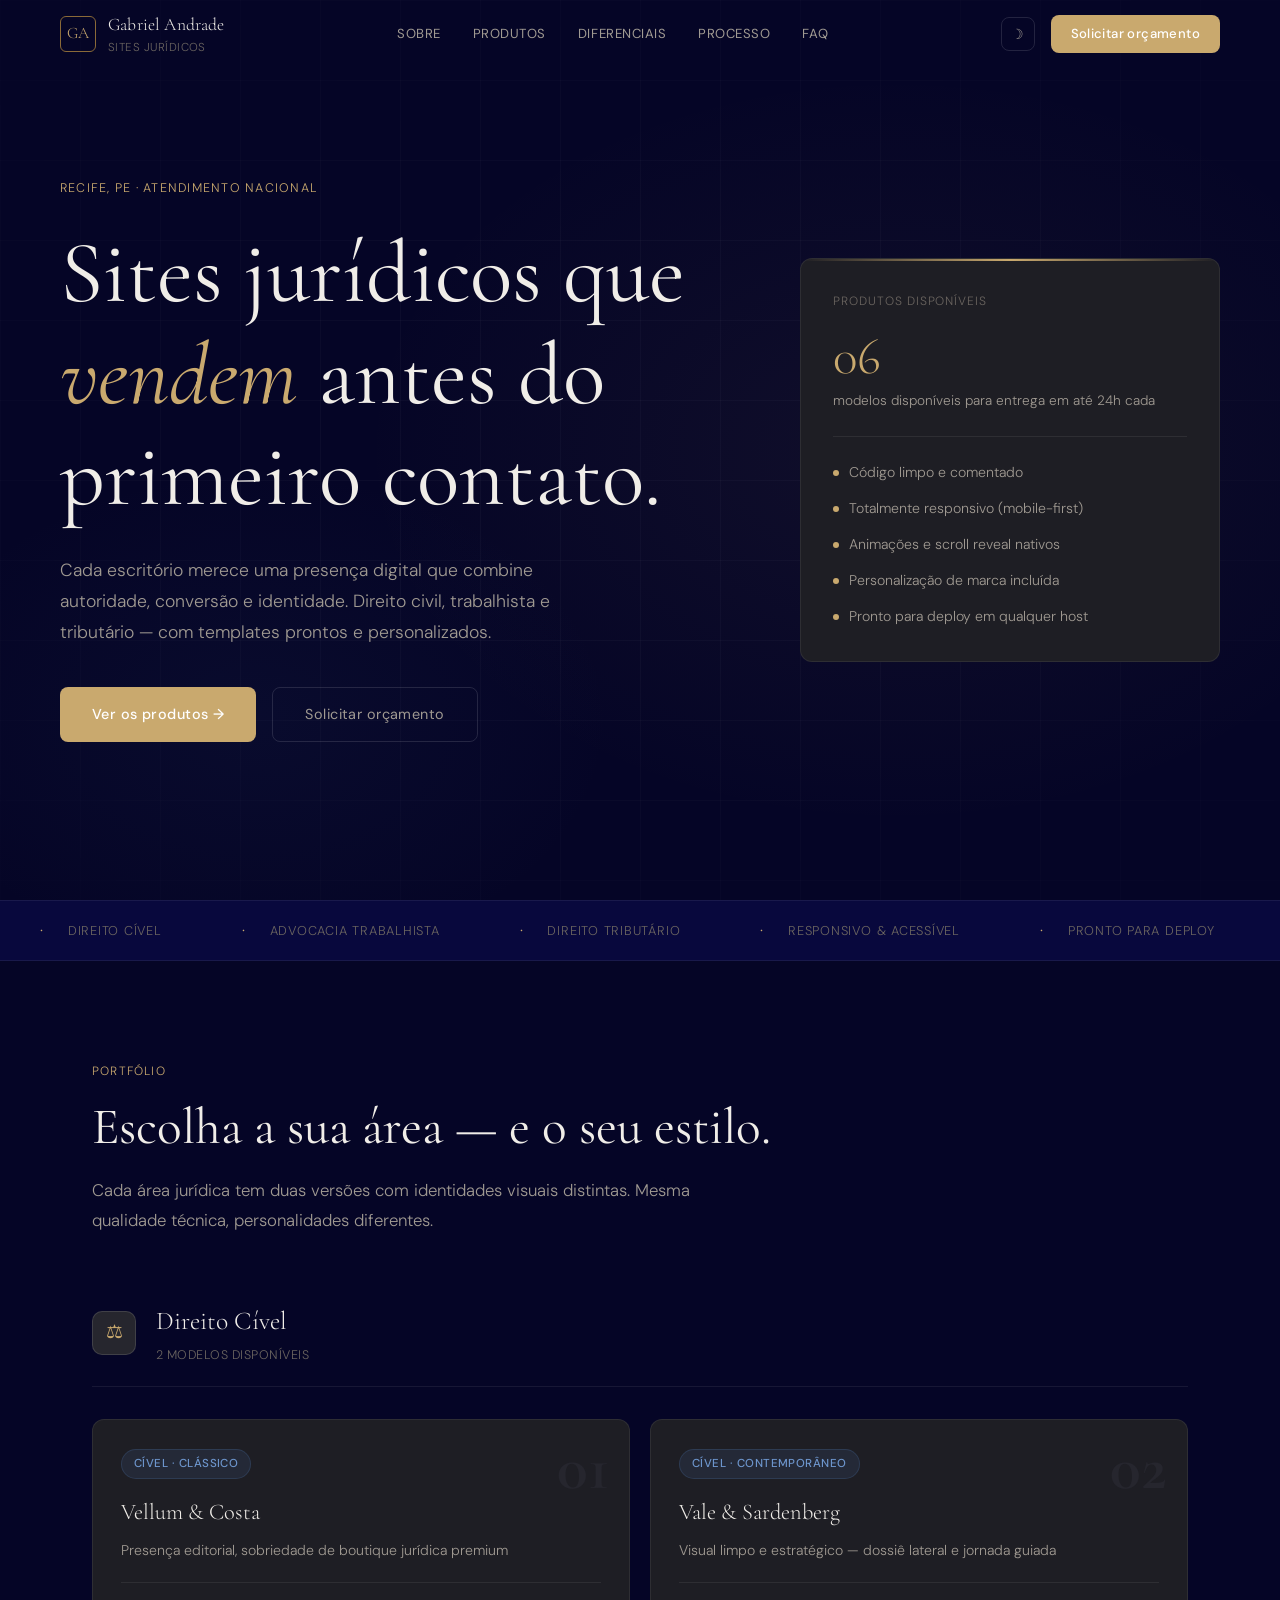
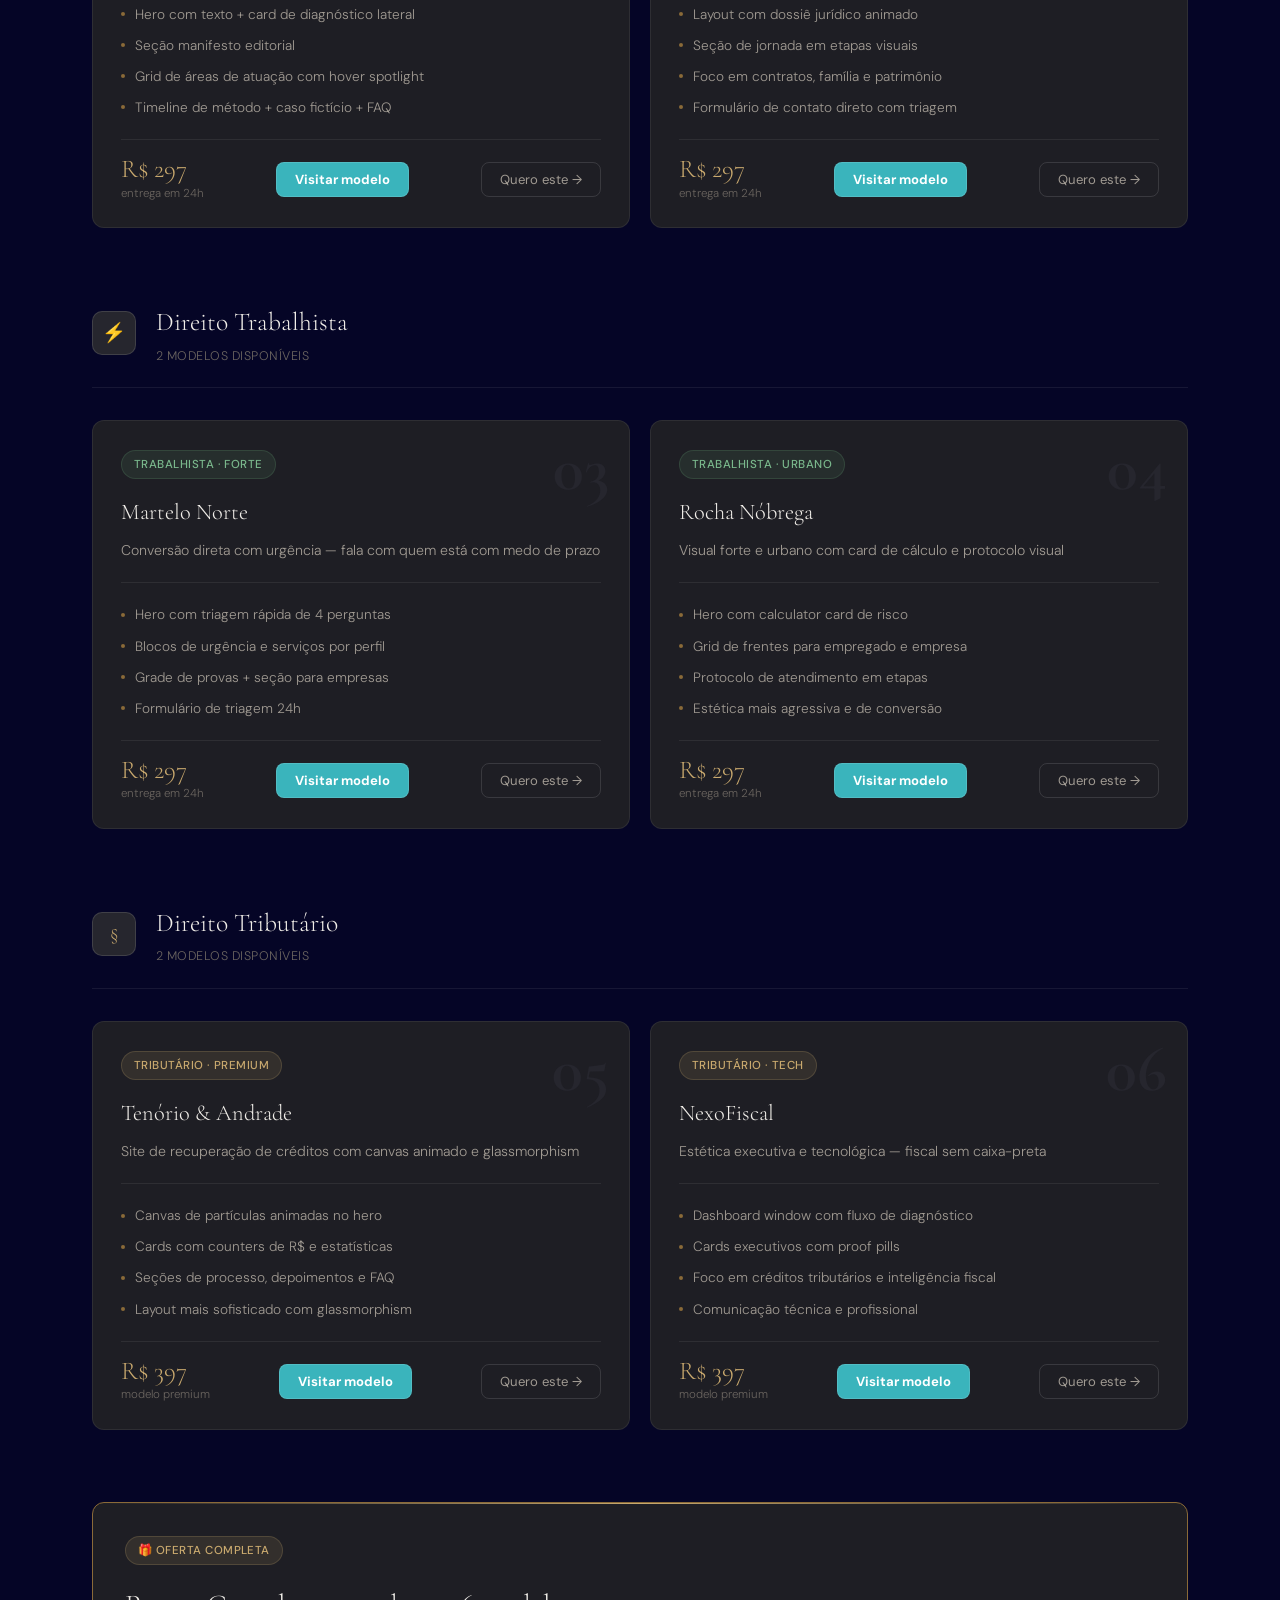
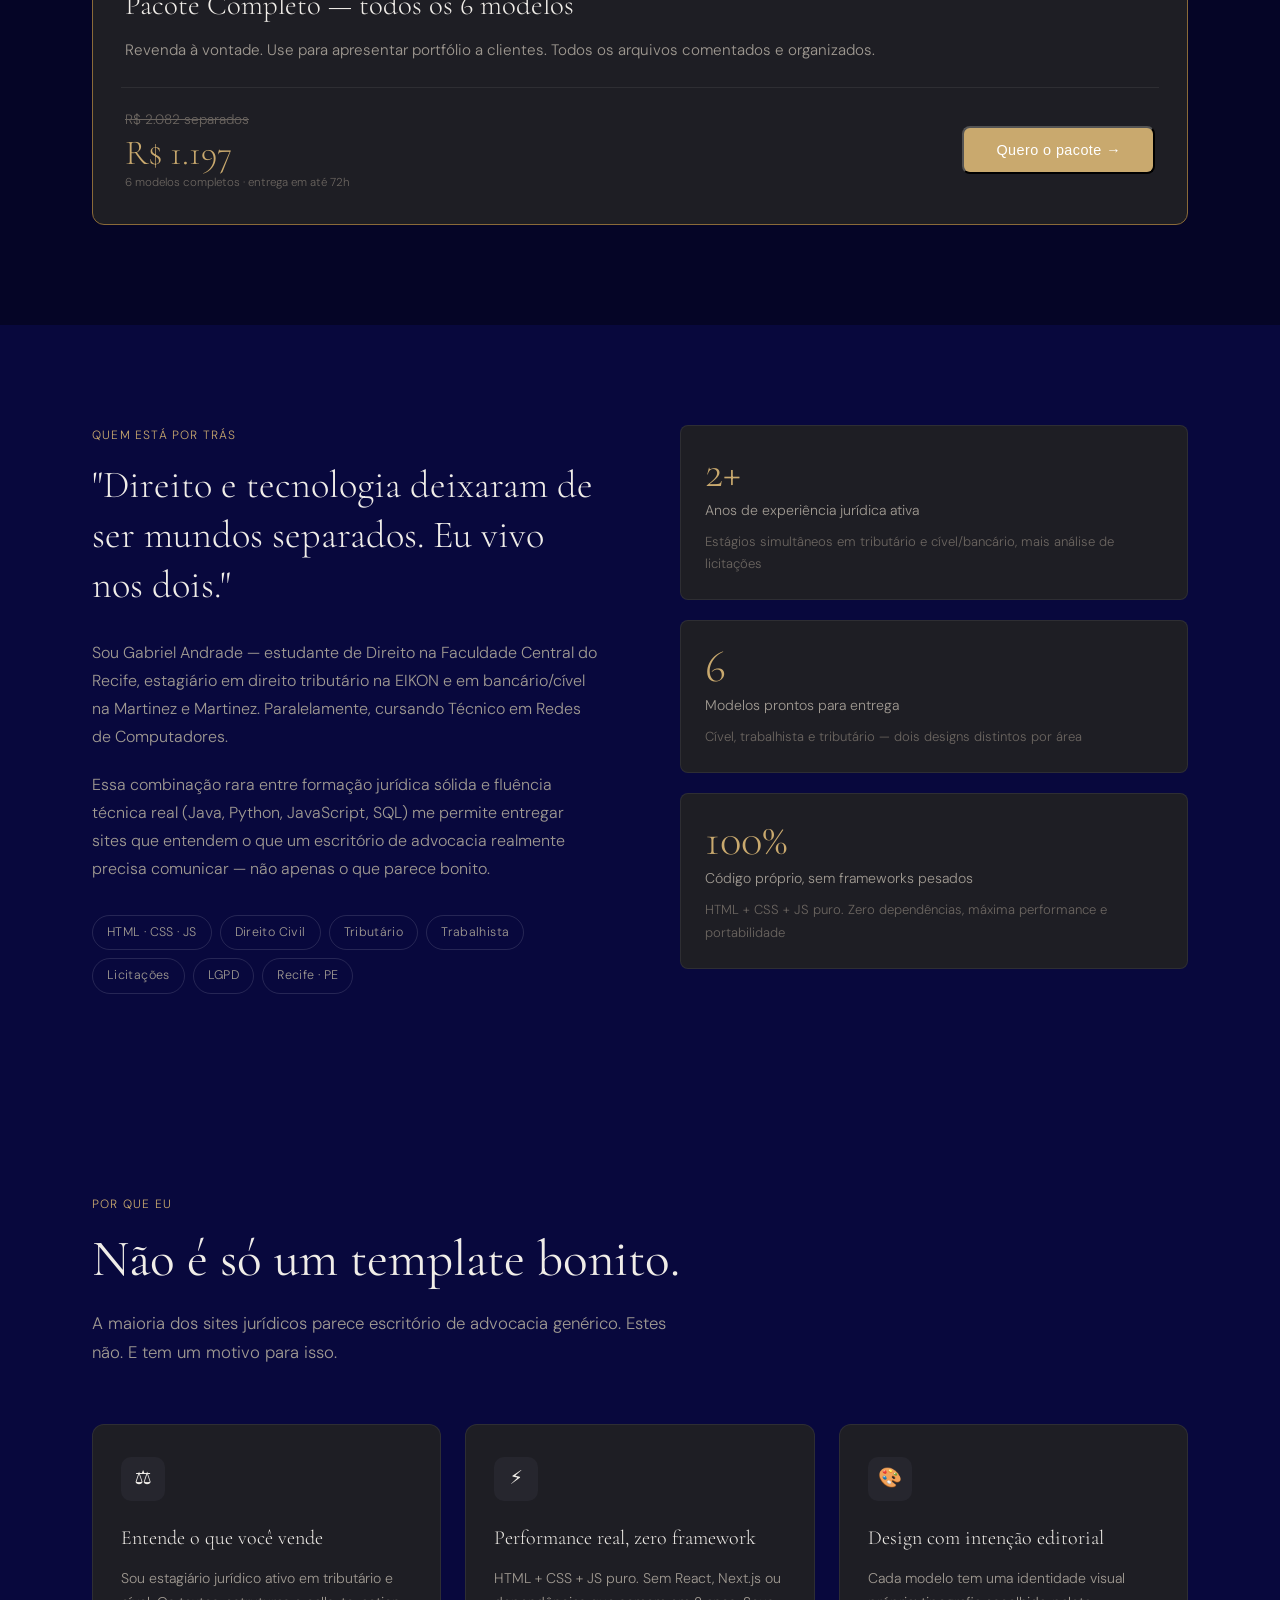
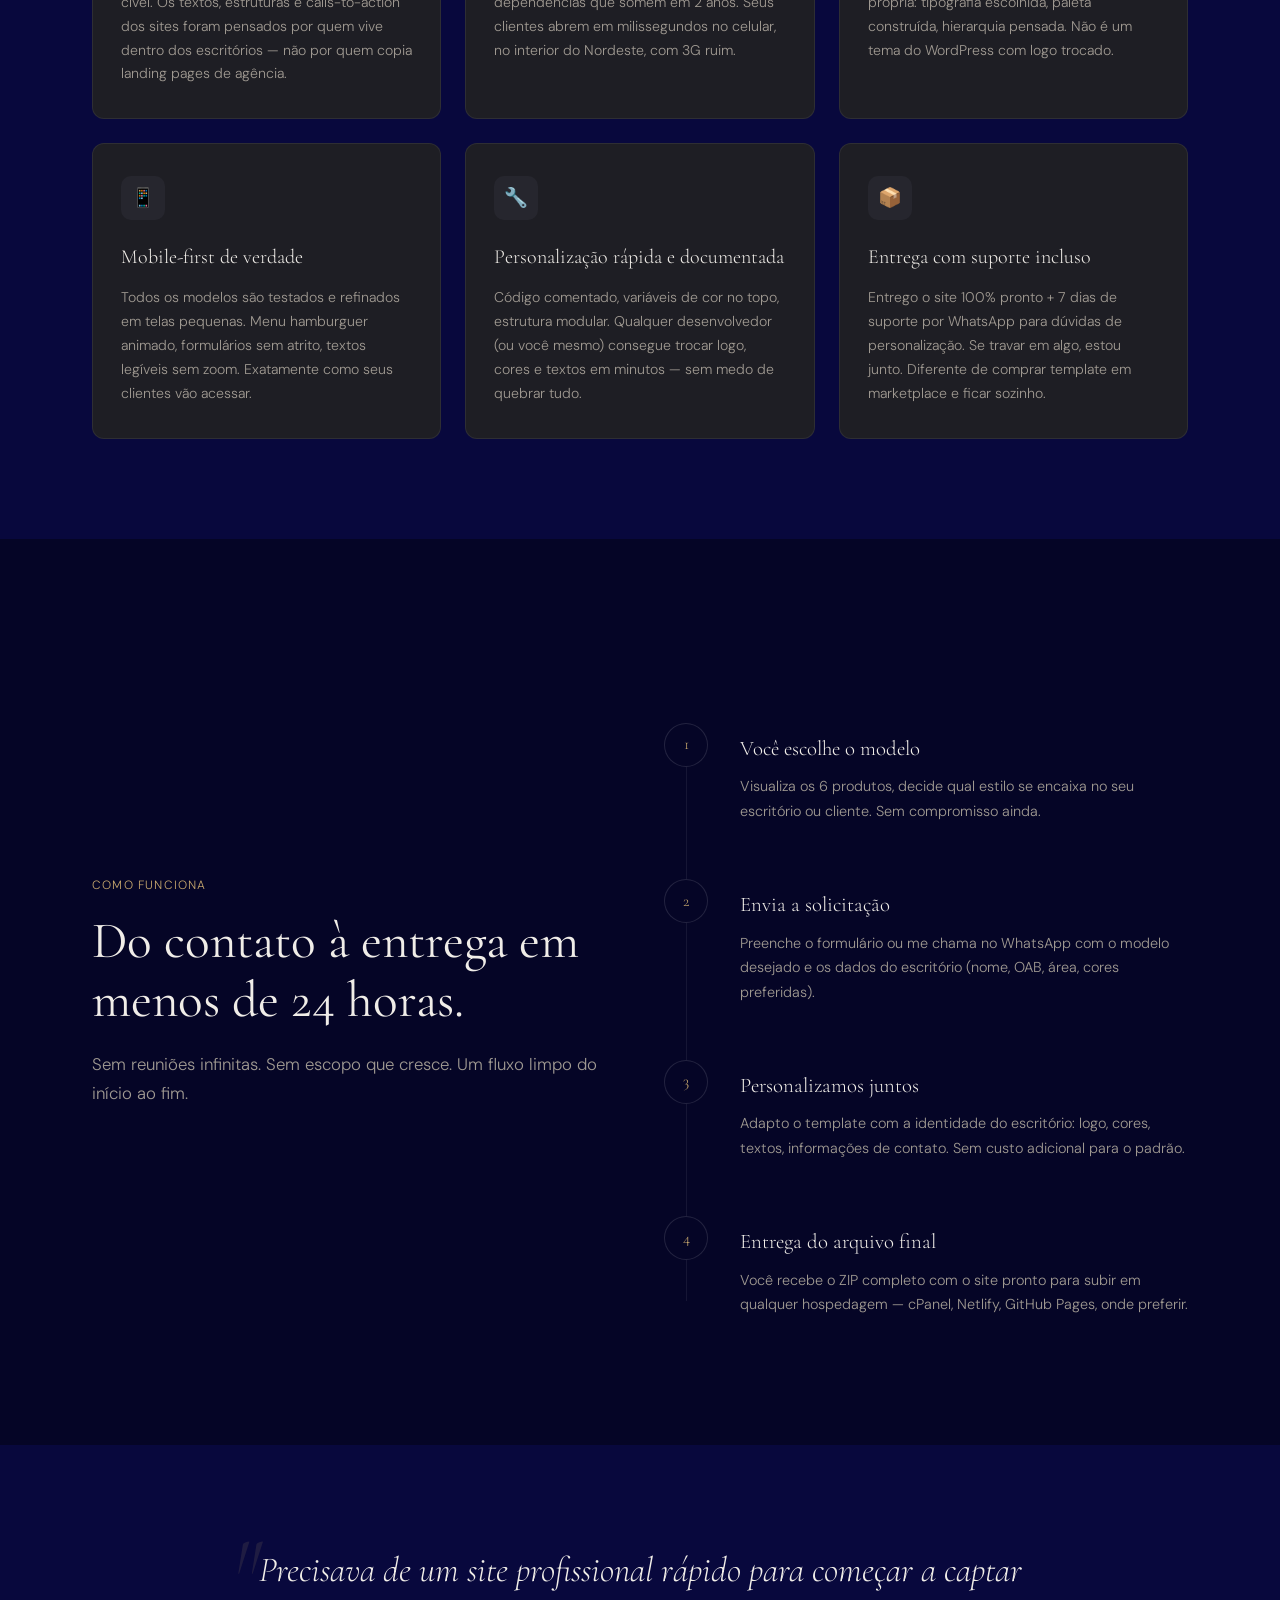
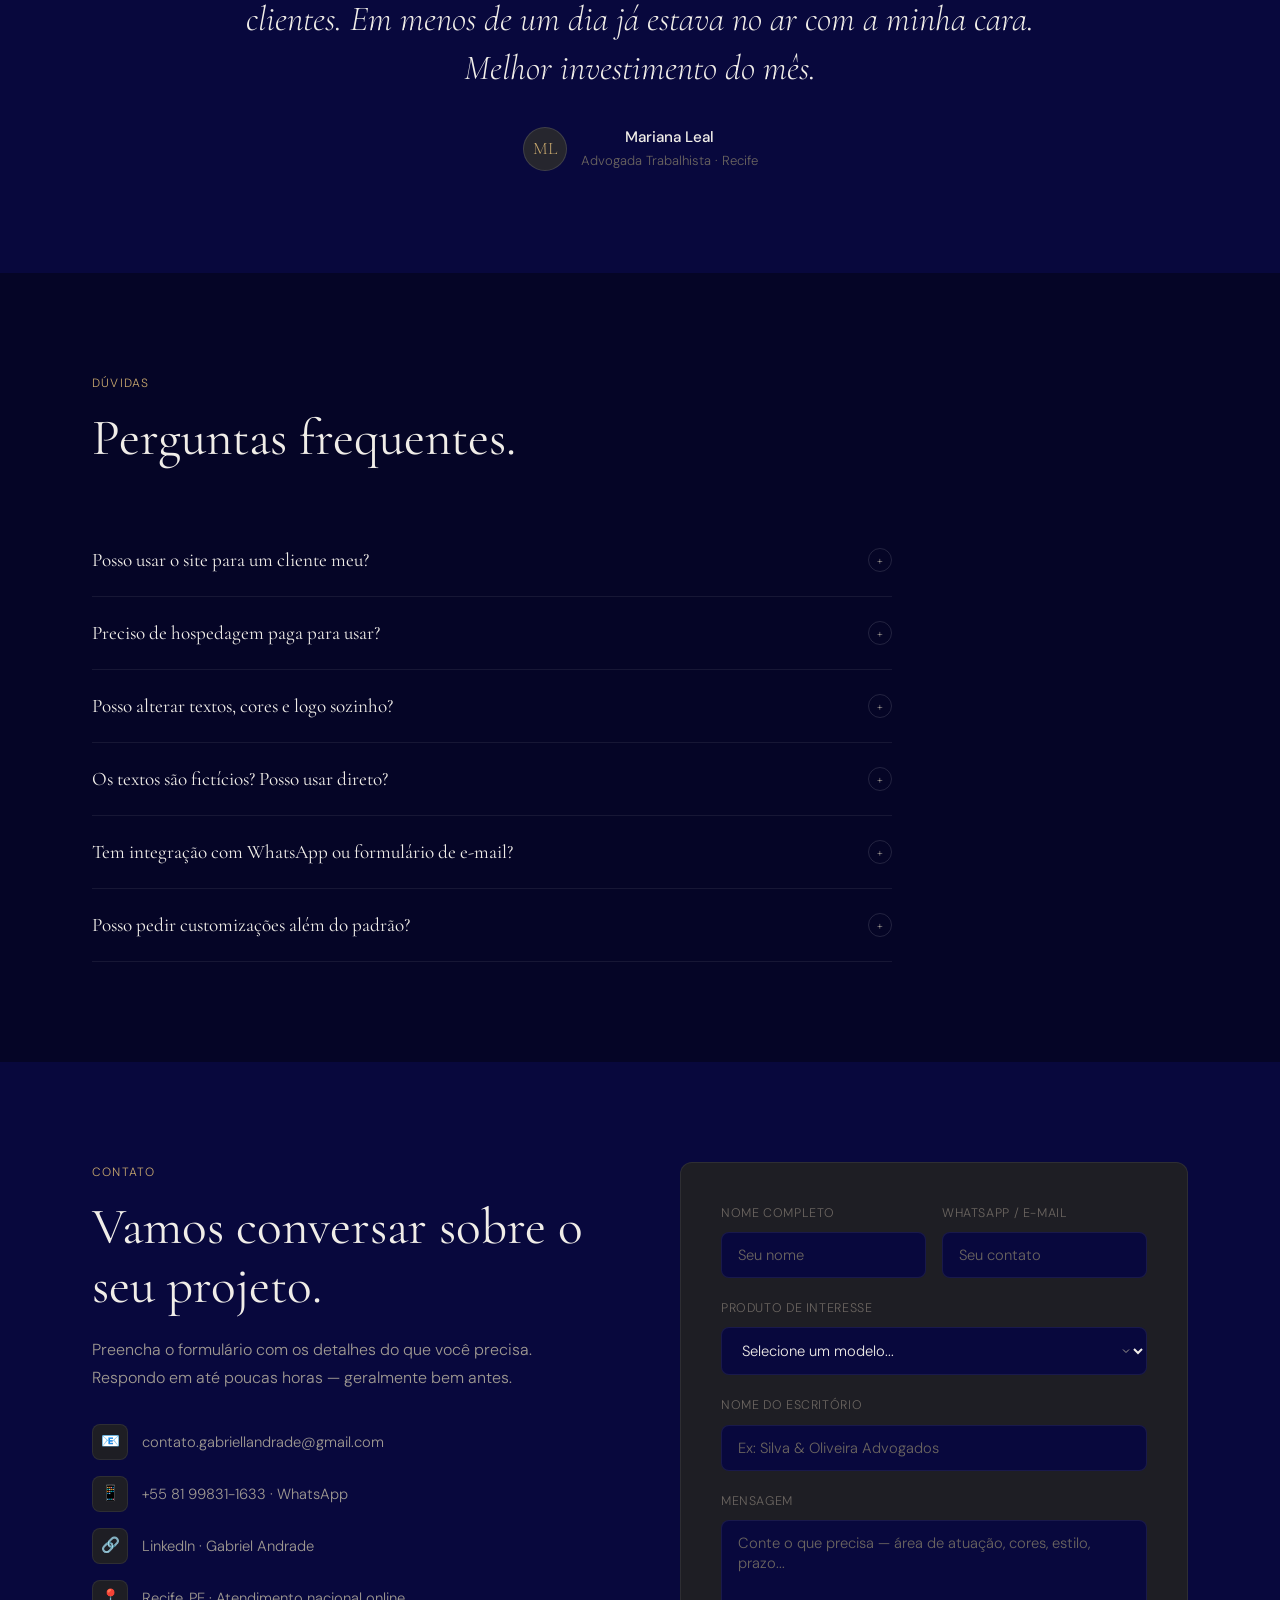
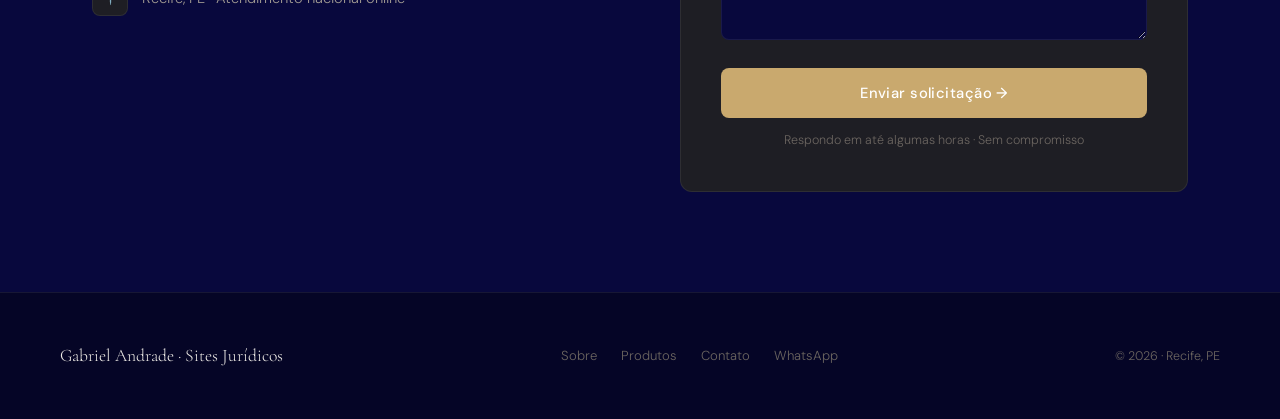
==== index.html @ c40a73d1 "All done" ====
<!DOCTYPE html>
<html lang="pt-BR" data-theme="dark">
<head>
<meta charset="UTF-8">
<meta name="viewport" content="width=device-width, initial-scale=1.0">
<title>Gabriel Andrade · Sites Jurídicos Premium</title>
<link rel="preconnect" href="https://fonts.googleapis.com">
<link rel="stylesheet" href="style.css">
<link rel="preconnect" href="https://fonts.gstatic.com" crossorigin>
<link href="https://fonts.googleapis.com/css2?family=Cormorant+Garamond:ital,wght@0,300;0,400;0,600;0,700;1,300;1,400;1,600&family=DM+Sans:ital,wght@0,300;0,400;0,500;1,300&display=swap" rel="stylesheet">

</head>
<body>

<!-- MOBILE MENU -->
<div class="mobile-menu" id="mobileMenu">
  <button class="mobile-close" id="mobileClose">✕</button>
  <a href="#sobre" onclick="closeMobile()">Sobre</a>
  <a href="#produtos" onclick="closeMobile()">Produtos</a>
  <a href="#diferenciais" onclick="closeMobile()">Diferenciais</a>
  <a href="#processo" onclick="closeMobile()">Processo</a>
  <a href="#faq" onclick="closeMobile()">FAQ</a>
  <a href="#contato" onclick="closeMobile()" style="color:var(--gold)">Solicitar orçamento</a>
</div>

<!-- NAV -->
<nav id="mainNav">
  <div class="nav-inner">
    <a href="#" class="nav-logo">
      <div class="nav-monogram">GA</div>
      <div>
        <span class="nav-name">Gabriel Andrade</span>
        <span class="nav-sub">Sites Jurídicos</span>
      </div>
    </a>
    <div class="nav-links">
      <a href="#sobre">Sobre</a>
      <a href="#produtos">Produtos</a>
      <a href="#diferenciais">Diferenciais</a>
      <a href="#processo">Processo</a>
      <a href="#faq">FAQ</a>
    </div>
    <div class="nav-right">
      <button class="btn-theme" id="themeToggle" title="Alternar tema">☽</button>
      <a href="#contato" class="btn-nav">Solicitar orçamento</a>
      <button class="hamburger" id="hamburgerBtn">
        <span></span><span></span><span></span>
      </button>
    </div>
  </div>
</nav>

<!-- HERO -->
<section class="hero" id="inicio">
  <div class="hero-bg"></div>
  <div class="hero-grid-lines"></div>
  <div class="hero-content">
    <div>
      <span class="hero-label">Recife, PE · Atendimento Nacional</span>
      <h1 class="hero-h1">Sites jurídicos que <em>vendem</em> antes do primeiro contato.</h1>
      <p class="hero-lead">Cada escritório merece uma presença digital que combine autoridade, conversão e identidade. Direito civil, trabalhista e tributário — com templates prontos e personalizados.</p>
      <div class="hero-actions">
        <a href="#produtos" class="btn-primary">Ver os produtos →</a>
        <a href="#contato" class="btn-ghost">Solicitar orçamento</a>
      </div>
    </div>
    <div class="hero-card">
      <span class="hero-card-label">Produtos disponíveis</span>
      <div class="hero-stat" id="heroCounter">06</div>
      <div class="hero-stat-label">modelos disponíveis para entrega em até 24h cada</div>
      <div class="hero-divider"></div>
      <div class="hero-feat-row"><div class="feat-dot"></div><span>Código limpo e comentado</span></div>
      <div class="hero-feat-row"><div class="feat-dot"></div><span>Totalmente responsivo (mobile-first)</span></div>
      <div class="hero-feat-row"><div class="feat-dot"></div><span>Animações e scroll reveal nativos</span></div>
      <div class="hero-feat-row"><div class="feat-dot"></div><span>Personalização de marca incluída</span></div>
      <div class="hero-feat-row"><div class="feat-dot"></div><span>Pronto para deploy em qualquer host</span></div>
    </div>
  </div>
</section>

<!-- TICKER -->
<div class="ticker">
  <div class="ticker-track" id="tickerTrack">
    <span class="ticker-item"><span>·</span> Direito Cível</span>
    <span class="ticker-item"><span>·</span> Advocacia Trabalhista</span>
    <span class="ticker-item"><span>·</span> Direito Tributário</span>
    <span class="ticker-item"><span>·</span> Responsivo & Acessível</span>
    <span class="ticker-item"><span>·</span> Pronto para Deploy</span>
    <span class="ticker-item"><span>·</span> Personalização de Marca</span>
    <span class="ticker-item"><span>·</span> Código Limpo</span>
    <span class="ticker-item"><span>·</span> HTML + CSS + JS puro</span>
    <span class="ticker-item"><span>·</span> Direito Cível</span>
    <span class="ticker-item"><span>·</span> Advocacia Trabalhista</span>
    <span class="ticker-item"><span>·</span> Direito Tributário</span>
    <span class="ticker-item"><span>·</span> Responsivo & Acessível</span>
    <span class="ticker-item"><span>·</span> Pronto para Deploy</span>
    <span class="ticker-item"><span>·</span> Personalização de Marca</span>
    <span class="ticker-item"><span>·</span> Código Limpo</span>
    <span class="ticker-item"><span>·</span> HTML + CSS + JS puro</span>
  </div>
</div>

<!-- PRODUTOS -->
<section class="section" id="produtos">
  <div class="container">
    <div class="products-header reveal">
      <span class="section-label">Portfólio</span>
      <h2 class="section-h2">Escolha a sua área — e o seu estilo.</h2>
      <p class="section-lead">Cada área jurídica tem duas versões com identidades visuais distintas. Mesma qualidade técnica, personalidades diferentes.</p>
    </div>

    <!-- CIVEL -->
    <div class="product-category">
      <div class="category-header reveal">
        <div class="category-icon">⚖</div>
        <div>
          <div class="category-title">Direito Cível</div>
          <div class="category-count">2 modelos disponíveis</div>
        </div>
      </div>
      <div class="product-grid">
        <div class="product-card reveal reveal-delay-1">
          <div class="product-card-top">
            <div class="product-number">01</div>
            <div class="product-badge badge-civel">Cível · Clássico</div>
            <div class="product-name">Vellum & Costa</div>
            <div class="product-tagline">Presença editorial, sobriedade de boutique jurídica premium</div>
          </div>
          <div class="product-card-bottom">
            <div class="product-features">
              <div class="product-feature"><div class="product-feature-dot"></div>Hero com texto + card de diagnóstico lateral</div>
              <div class="product-feature"><div class="product-feature-dot"></div>Seção manifesto editorial</div>
              <div class="product-feature"><div class="product-feature-dot"></div>Grid de áreas de atuação com hover spotlight</div>
              <div class="product-feature"><div class="product-feature-dot"></div>Timeline de método + caso fictício + FAQ</div>
            </div>
            <div class="product-footer">
              <div>
                <div class="product-price">R$ 297</div>
                <div class="product-price-label">entrega em 24h</div>
              </div>
              <a href="civel/index.html"><button class="btn-product" id="visit">Visitar modelo</button></a>
              <button class="btn-product" onclick="openContact('Cível · Vellum & Costa (Modelo 01)')">Quero este →</button>
            </div>
          </div>
        </div>
        <div class="product-card reveal reveal-delay-2">
          <div class="product-card-top">
            <div class="product-number">02</div>
            <div class="product-badge badge-civel">Cível · Contemporâneo</div>
            <div class="product-name">Vale & Sardenberg</div>
            <div class="product-tagline">Visual limpo e estratégico — dossiê lateral e jornada guiada</div>
          </div>
          <div class="product-card-bottom">
            <div class="product-features">
              <div class="product-feature"><div class="product-feature-dot"></div>Layout com dossiê jurídico animado</div>
              <div class="product-feature"><div class="product-feature-dot"></div>Seção de jornada em etapas visuais</div>
              <div class="product-feature"><div class="product-feature-dot"></div>Foco em contratos, família e patrimônio</div>
              <div class="product-feature"><div class="product-feature-dot"></div>Formulário de contato direto com triagem</div>
            </div>
            <div class="product-footer">
              <div>
                <div class="product-price">R$ 297</div>
                <div class="product-price-label">entrega em 24h</div>
              </div>
              <a href="civel2/index.html"><button class="btn-product" id="visit">Visitar modelo</button></a>
              <button class="btn-product" onclick="openContact('Cível · Vale & Sardenberg (Modelo 02)')">Quero este →</button>
            </div>
          </div>
        </div>
      </div>
    </div>

    <!-- TRABALHISTA -->
    <div class="product-category">
      <div class="category-header reveal">
        <div class="category-icon">⚡</div>
        <div>
          <div class="category-title">Direito Trabalhista</div>
          <div class="category-count">2 modelos disponíveis</div>
        </div>
      </div>
      <div class="product-grid">
        <div class="product-card reveal reveal-delay-1">
          <div class="product-card-top">
            <div class="product-number">03</div>
            <div class="product-badge badge-trabalhista">Trabalhista · Forte</div>
            <div class="product-name">Martelo Norte</div>
            <div class="product-tagline">Conversão direta com urgência — fala com quem está com medo de prazo</div>
          </div>
          <div class="product-card-bottom">
            <div class="product-features">
              <div class="product-feature"><div class="product-feature-dot"></div>Hero com triagem rápida de 4 perguntas</div>
              <div class="product-feature"><div class="product-feature-dot"></div>Blocos de urgência e serviços por perfil</div>
              <div class="product-feature"><div class="product-feature-dot"></div>Grade de provas + seção para empresas</div>
              <div class="product-feature"><div class="product-feature-dot"></div>Formulário de triagem 24h</div>
            </div>
            <div class="product-footer">
              <div>
                <div class="product-price">R$ 297</div>
                <div class="product-price-label">entrega em 24h</div>
              </div>
              <a href="trabalhista/index.html"><button class="btn-product" id="visit">Visitar modelo</button></a>
              <button class="btn-product" onclick="openContact('Trabalhista · Martelo Norte (Modelo 03)')">Quero este →</button>
            </div>
          </div>
        </div>
        <div class="product-card reveal reveal-delay-2">
          <div class="product-card-top">
            <div class="product-number">04</div>
            <div class="product-badge badge-trabalhista">Trabalhista · Urbano</div>
            <div class="product-name">Rocha Nóbrega</div>
            <div class="product-tagline">Visual forte e urbano com card de cálculo e protocolo visual</div>
          </div>
          <div class="product-card-bottom">
            <div class="product-features">
              <div class="product-feature"><div class="product-feature-dot"></div>Hero com calculator card de risco</div>
              <div class="product-feature"><div class="product-feature-dot"></div>Grid de frentes para empregado e empresa</div>
              <div class="product-feature"><div class="product-feature-dot"></div>Protocolo de atendimento em etapas</div>
              <div class="product-feature"><div class="product-feature-dot"></div>Estética mais agressiva e de conversão</div>
            </div>
            <div class="product-footer">
              <div>
                <div class="product-price">R$ 297</div>
                <div class="product-price-label">entrega em 24h</div>
              </div>
              <a href="trabalhista2/"><button class="btn-product" id="visit">Visitar modelo</button></a>
              <button class="btn-product" onclick="openContact('Trabalhista · Rocha Nóbrega (Modelo 04)')">Quero este →</button>
            </div>
          </div>
        </div>
      </div>
    </div>

    <!-- TRIBUTARIO -->
    <div class="product-category">
      <div class="category-header reveal">
        <div class="category-icon">§</div>
        <div>
          <div class="category-title">Direito Tributário</div>
          <div class="category-count">2 modelos disponíveis</div>
        </div>
      </div>
      <div class="product-grid">
        <div class="product-card reveal reveal-delay-1">
          <div class="product-card-top">
            <div class="product-number">05</div>
            <div class="product-badge badge-tributario">Tributário · Premium</div>
            <div class="product-name">Tenório & Andrade</div>
            <div class="product-tagline">Site de recuperação de créditos com canvas animado e glassmorphism</div>
          </div>
          <div class="product-card-bottom">
            <div class="product-features">
              <div class="product-feature"><div class="product-feature-dot"></div>Canvas de partículas animadas no hero</div>
              <div class="product-feature"><div class="product-feature-dot"></div>Cards com counters de R$ e estatísticas</div>
              <div class="product-feature"><div class="product-feature-dot"></div>Seções de processo, depoimentos e FAQ</div>
              <div class="product-feature"><div class="product-feature-dot"></div>Layout mais sofisticado com glassmorphism</div>
            </div>
            <div class="product-footer">
              <div>
                <div class="product-price">R$ 397</div>
                <div class="product-price-label">modelo premium</div>
              </div>
              <a href="trubitario/index.html"><button class="btn-product" id="visit">Visitar modelo</button></a>
              <button class="btn-product" onclick="openContact('Tributário · Tenório & Andrade (Modelo 05)')">Quero este →</button>
            </div>
          </div>
        </div>
        <div class="product-card reveal reveal-delay-2">
          <div class="product-card-top">
            <div class="product-number">06</div>
            <div class="product-badge badge-tributario">Tributário · Tech</div>
            <div class="product-name">NexoFiscal</div>
            <div class="product-tagline">Estética executiva e tecnológica — fiscal sem caixa-preta</div>
          </div>
          <div class="product-card-bottom">
            <div class="product-features">
              <div class="product-feature"><div class="product-feature-dot"></div>Dashboard window com fluxo de diagnóstico</div>
              <div class="product-feature"><div class="product-feature-dot"></div>Cards executivos com proof pills</div>
              <div class="product-feature"><div class="product-feature-dot"></div>Foco em créditos tributários e inteligência fiscal</div>
              <div class="product-feature"><div class="product-feature-dot"></div>Comunicação técnica e profissional</div>
            </div>
            <div class="product-footer">
              <div>
                <div class="product-price">R$ 397</div>
                <div class="product-price-label">modelo premium</div>
              </div>
              <a href="trubitario2/index.html"><button class="btn-product" id="visit">Visitar modelo</button></a>
              <button class="btn-product" onclick="openContact('Tributário · NexoFiscal (Modelo 06)')">Quero este →</button>
            </div>
          </div>
        </div>
      </div>
    </div>

    <!-- BUNDLE -->
    <div class="product-card reveal" style="border-color: var(--gold3); position: relative;">
      <div style="position: absolute; top: -1px; left: 0; right: 0; height: 2px; background: linear-gradient(90deg, transparent, var(--gold), transparent);"></div>
      <div class="product-card-top" style="padding: 32px 32px 24px;">
        <div class="product-badge badge-tributario" style="margin-bottom: 16px;">🎁 Oferta completa</div>
        <div class="product-name" style="font-size: 1.8rem;">Pacote Completo — todos os 6 modelos</div>
        <div class="product-tagline" style="font-size: 0.95rem; margin-top: 6px;">Revenda à vontade. Use para apresentar portfólio a clientes. Todos os arquivos comentados e organizados.</div>
      </div>
      <div class="product-card-bottom" style="padding: 20px 32px 32px;">
        <div class="product-footer" style="margin-top: 0; padding-top: 0; border: none;">
          <div>
            <div style="font-size: 0.85rem; color: var(--text3); text-decoration: line-through; margin-bottom: 4px;">R$ 2.082 separados</div>
            <div class="product-price" style="font-size: 2.2rem;">R$ 1.197</div>
            <div class="product-price-label">6 modelos completos · entrega em até 72h</div>
          </div>
          <button class="btn-primary" onclick="openContact('Pacote Completo — todos os 6 modelos')">Quero o pacote →</button>
        </div>
      </div>
    </div>
  </div>
</section>

<!-- SOBRE -->
<section class="section about" id="sobre">
  <div class="container">
    <div class="about-grid">
      <div class="about-left">
        <span class="section-label">Quem está por trás</span>
        <div class="big-quote reveal">"Direito e tecnologia deixaram de ser mundos separados. Eu vivo nos dois."</div>
        <p class="about-body reveal reveal-delay-1">Sou Gabriel Andrade — estudante de Direito na Faculdade Central do Recife, estagiário em direito tributário na EIKON e em bancário/cível na Martinez e Martinez. Paralelamente, cursando Técnico em Redes de Computadores.</p>
        <p class="about-body reveal reveal-delay-2">Essa combinação rara entre formação jurídica sólida e fluência técnica real (Java, Python, JavaScript, SQL) me permite entregar sites que entendem o que um escritório de advocacia realmente precisa comunicar — não apenas o que parece bonito.</p>
        <div class="about-tags reveal reveal-delay-3">
          <span class="tag">HTML · CSS · JS</span>
          <span class="tag">Direito Civil</span>
          <span class="tag">Tributário</span>
          <span class="tag">Trabalhista</span>
          <span class="tag">Licitações</span>
          <span class="tag">LGPD</span>
          <span class="tag">Recife · PE</span>
        </div>
      </div>
      <div class="about-right">
        <div class="stat-card reveal reveal-delay-1">
          <div class="stat-card-num">2+</div>
          <div class="stat-card-label">Anos de experiência jurídica ativa</div>
          <div class="stat-card-desc">Estágios simultâneos em tributário e cível/bancário, mais análise de licitações</div>
        </div>
        <div class="stat-card reveal reveal-delay-2">
          <div class="stat-card-num">6</div>
          <div class="stat-card-label">Modelos prontos para entrega</div>
          <div class="stat-card-desc">Cível, trabalhista e tributário — dois designs distintos por área</div>
        </div>
        <div class="stat-card reveal reveal-delay-3">
          <div class="stat-card-num">100%</div>
          <div class="stat-card-label">Código próprio, sem frameworks pesados</div>
          <div class="stat-card-desc">HTML + CSS + JS puro. Zero dependências, máxima performance e portabilidade</div>
        </div>
      </div>
    </div>
  </div>
</section>

<!-- DIFERENCIAIS -->
<section class="section diff" id="diferenciais">
  <div class="container">
    <div class="reveal">
      <span class="section-label">Por que eu</span>
      <h2 class="section-h2">Não é só um template bonito.</h2>
      <p class="section-lead">A maioria dos sites jurídicos parece escritório de advocacia genérico. Estes não. E tem um motivo para isso.</p>
    </div>
    <div class="diff-grid">
      <div class="diff-card reveal reveal-delay-1">
        <div class="diff-icon">⚖️</div>
        <div class="diff-title">Entende o que você vende</div>
        <div class="diff-body">Sou estagiário jurídico ativo em tributário e cível. Os textos, estruturas e calls-to-action dos sites foram pensados por quem vive dentro dos escritórios — não por quem copia landing pages de agência.</div>
      </div>
      <div class="diff-card reveal reveal-delay-2">
        <div class="diff-icon">⚡</div>
        <div class="diff-title">Performance real, zero framework</div>
        <div class="diff-body">HTML + CSS + JS puro. Sem React, Next.js ou dependências que somem em 2 anos. Seus clientes abrem em milissegundos no celular, no interior do Nordeste, com 3G ruim.</div>
      </div>
      <div class="diff-card reveal reveal-delay-3">
        <div class="diff-icon">🎨</div>
        <div class="diff-title">Design com intenção editorial</div>
        <div class="diff-body">Cada modelo tem uma identidade visual própria: tipografia escolhida, paleta construída, hierarquia pensada. Não é um tema do WordPress com logo trocado.</div>
      </div>
      <div class="diff-card reveal reveal-delay-1">
        <div class="diff-icon">📱</div>
        <div class="diff-title">Mobile-first de verdade</div>
        <div class="diff-body">Todos os modelos são testados e refinados em telas pequenas. Menu hamburguer animado, formulários sem atrito, textos legíveis sem zoom. Exatamente como seus clientes vão acessar.</div>
      </div>
      <div class="diff-card reveal reveal-delay-2">
        <div class="diff-icon">🔧</div>
        <div class="diff-title">Personalização rápida e documentada</div>
        <div class="diff-body">Código comentado, variáveis de cor no topo, estrutura modular. Qualquer desenvolvedor (ou você mesmo) consegue trocar logo, cores e textos em minutos — sem medo de quebrar tudo.</div>
      </div>
      <div class="diff-card reveal reveal-delay-3">
        <div class="diff-icon">📦</div>
        <div class="diff-title">Entrega com suporte incluso</div>
        <div class="diff-body">Entrego o site 100% pronto + 7 dias de suporte por WhatsApp para dúvidas de personalização. Se travar em algo, estou junto. Diferente de comprar template em marketplace e ficar sozinho.</div>
      </div>
    </div>
  </div>
</section>

<!-- PROCESSO -->
<section class="section" id="processo">
  <div class="container">
    <div class="grid2">
      <div class="reveal">
        <span class="section-label">Como funciona</span>
        <h2 class="section-h2">Do contato à entrega em menos de 24 horas.</h2>
        <p class="section-lead">Sem reuniões infinitas. Sem escopo que cresce. Um fluxo limpo do início ao fim.</p>
      </div>
      <div>
        <div class="process-steps">
          <div class="process-step reveal reveal-delay-1">
            <div class="step-num">1</div>
            <div class="step-content">
              <div class="step-title">Você escolhe o modelo</div>
              <div class="step-body">Visualiza os 6 produtos, decide qual estilo se encaixa no seu escritório ou cliente. Sem compromisso ainda.</div>
            </div>
          </div>
          <div class="process-step reveal reveal-delay-2">
            <div class="step-num">2</div>
            <div class="step-content">
              <div class="step-title">Envia a solicitação</div>
              <div class="step-body">Preenche o formulário ou me chama no WhatsApp com o modelo desejado e os dados do escritório (nome, OAB, área, cores preferidas).</div>
            </div>
          </div>
          <div class="process-step reveal reveal-delay-3">
            <div class="step-num">3</div>
            <div class="step-content">
              <div class="step-title">Personalizamos juntos</div>
              <div class="step-body">Adapto o template com a identidade do escritório: logo, cores, textos, informações de contato. Sem custo adicional para o padrão.</div>
            </div>
          </div>
          <div class="process-step reveal reveal-delay-4">
            <div class="step-num">4</div>
            <div class="step-content">
              <div class="step-title">Entrega do arquivo final</div>
              <div class="step-body">Você recebe o ZIP completo com o site pronto para subir em qualquer hospedagem — cPanel, Netlify, GitHub Pages, onde preferir.</div>
            </div>
          </div>
        </div>
      </div>
    </div>
  </div>
</section>

<!-- TESTIMONIAL -->
<section class="section testimonial-section">
  <div class="container">
    <div class="testimonial-inner">
      <div class="testimonial-quote reveal">
        Precisava de um site profissional rápido para começar a captar clientes. Em menos de um dia já estava no ar com a minha cara. Melhor investimento do mês.
      </div>
      <div class="testimonial-author reveal reveal-delay-1">
        <div class="testimonial-avatar">ML</div>
        <div>
          <div class="testimonial-name">Mariana Leal</div>
          <div class="testimonial-role">Advogada Trabalhista · Recife</div>
        </div>
      </div>
    </div>
  </div>
</section>

<!-- FAQ -->
<section class="section" id="faq">
  <div class="container">
    <div class="reveal">
      <span class="section-label">Dúvidas</span>
      <h2 class="section-h2">Perguntas frequentes.</h2>
    </div>
    <div class="faq-list">
      <div class="faq-item">
        <button class="faq-btn" onclick="toggleFaq(this)">
          Posso usar o site para um cliente meu?
          <div class="faq-icon">+</div>
        </button>
        <div class="faq-body">
          <div class="faq-body-inner">Sim. Você pode comprar e entregar como parte de um projeto seu para um escritório. Não há restrição de uso final. O que não está incluído é revender o template em bruto (sem personalização) como produto digital próprio sem autorização prévia.</div>
        </div>
      </div>
      <div class="faq-item">
        <button class="faq-btn" onclick="toggleFaq(this)">
          Preciso de hospedagem paga para usar?
          <div class="faq-icon">+</div>
        </button>
        <div class="faq-body">
          <div class="faq-body-inner">Não necessariamente. Os sites funcionam perfeitamente em hospedagens gratuitas como Netlify, GitHub Pages ou Vercel. Se quiser usar um domínio próprio (ex: escritoriotal.adv.br), precisará de um domínio registrado — o que custa cerca de R$ 40/ano.</div>
        </div>
      </div>
      <div class="faq-item">
        <button class="faq-btn" onclick="toggleFaq(this)">
          Posso alterar textos, cores e logo sozinho?
          <div class="faq-icon">+</div>
        </button>
        <div class="faq-body">
          <div class="faq-body-inner">Sim. Todo o código é comentado e as variáveis de cor ficam no topo do CSS — troca em segundos. Para textos, é só editar o HTML diretamente. Se não souber, me manda os dados e personalizo para você sem custo adicional (durante os 7 dias de suporte incluso).</div>
        </div>
      </div>
      <div class="faq-item">
        <button class="faq-btn" onclick="toggleFaq(this)">
          Os textos são fictícios? Posso usar direto?
          <div class="faq-icon">+</div>
        </button>
        <div class="faq-body">
          <div class="faq-body-inner">Os templates vêm com textos de exemplo (marcas fictícias, dados simulados). Você deve substituir pelo conteúdo real do escritório — nome, OAB, áreas reais de atuação, contatos verdadeiros. Isso faz parte do processo de personalização que fazemos juntos.</div>
        </div>
      </div>
      <div class="faq-item">
        <button class="faq-btn" onclick="toggleFaq(this)">
          Tem integração com WhatsApp ou formulário de e-mail?
          <div class="faq-icon">+</div>
        </button>
        <div class="faq-body">
          <div class="faq-body-inner">Todos os modelos têm formulário de contato embutido. Para envio de e-mail real (ex: via Formspree ou EmailJS) ou botão flutuante de WhatsApp, posso incluir na personalização — sem custo adicional para esses dois recursos.</div>
        </div>
      </div>
      <div class="faq-item">
        <button class="faq-btn" onclick="toggleFaq(this)">
          Posso pedir customizações além do padrão?
          <div class="faq-icon">+</div>
        </button>
        <div class="faq-body">
          <div class="faq-body-inner">Sim. Novas seções, design diferente, integração com sistema de agendamento ou CRM — tudo orçado separadamente. Me descreve o que precisa e faço a proposta. Geralmente respondo em poucas horas.</div>
        </div>
      </div>
    </div>
  </div>
</section>

<!-- CONTACT -->
<section class="section contact-section" id="contato">
  <div class="container">
    <div class="contact-grid">
      <div class="contact-left">
        <span class="section-label">Contato</span>
        <h2 class="contact-h2 reveal">Vamos conversar sobre o seu projeto.</h2>
        <p class="contact-lead reveal reveal-delay-1">Preencha o formulário com os detalhes do que você precisa. Respondo em até poucas horas — geralmente bem antes.</p>
        <div class="contact-details reveal reveal-delay-2">
          <div class="contact-detail">
            <div class="contact-detail-icon">📧</div>
            <a href="mailto:contato.gabriellandrade@gmail.com">contato.gabriellandrade@gmail.com</a>
          </div>
          <div class="contact-detail">
            <div class="contact-detail-icon">📱</div>
            <a href="https://wa.me/5581998311633" target="_blank">+55 81 99831-1633 · WhatsApp</a>
          </div>
          <div class="contact-detail">
            <div class="contact-detail-icon">🔗</div>
            <a href="https://linkedin.com/in/gabriel-andrade-37b97b324/" target="_blank">LinkedIn · Gabriel Andrade</a>
          </div>
          <div class="contact-detail">
            <div class="contact-detail-icon">📍</div>
            <span>Recife, PE · Atendimento nacional online</span>
          </div>
        </div>
      </div>
      <div class="contact-form reveal reveal-delay-1" id="contactFormWrapper">
        <div id="formContent">
          <div class="form-row">
            <div class="form-group">
              <label class="form-label">Nome completo</label>
              <input class="form-input" type="text" id="fieldNome" placeholder="Seu nome" required>
            </div>
            <div class="form-group">
              <label class="form-label">WhatsApp / E-mail</label>
              <input class="form-input" type="text" id="fieldContato" placeholder="Seu contato" required>
            </div>
          </div>
          <div class="form-group">
            <label class="form-label">Produto de interesse</label>
            <select class="form-select" id="fieldProduto">
              <option value="">Selecione um modelo...</option>
              <option>Cível · Vellum & Costa (Modelo 01) — R$ 297</option>
              <option>Cível · Vale & Sardenberg (Modelo 02) — R$ 297</option>
              <option>Trabalhista · Martelo Norte (Modelo 03) — R$ 297</option>
              <option>Trabalhista · Rocha Nóbrega (Modelo 04) — R$ 297</option>
              <option>Tributário · Tenório & Andrade (Modelo 05) — R$ 397</option>
              <option>Tributário · NexoFiscal (Modelo 06) — R$ 397</option>
              <option>Pacote Completo — todos os 6 modelos — R$ 1.197</option>
              <option>Quero discutir um projeto personalizado</option>
            </select>
          </div>
          <div class="form-group">
            <label class="form-label">Nome do escritório</label>
            <input class="form-input" type="text" id="fieldEscritorio" placeholder="Ex: Silva & Oliveira Advogados">
          </div>
          <div class="form-group">
            <label class="form-label">Mensagem</label>
            <textarea class="form-textarea" id="fieldMsg" placeholder="Conte o que precisa — área de atuação, cores, estilo, prazo..."></textarea>
          </div>
          <button class="btn-submit" onclick="handleSubmit()">
            Enviar solicitação →
          </button>
          <div class="form-note">Respondo em até algumas horas · Sem compromisso</div>
        </div>
        <div class="success-msg" id="successMsg">
          <div class="success-icon">✓</div>
          <div class="success-title">Mensagem enviada!</div>
          <div class="success-body">Recebi sua solicitação e retorno em breve por WhatsApp ou e-mail. Obrigado pela confiança.</div>
        </div>
      </div>
    </div>
  </div>
</section>

<!-- FOOTER -->
<footer>
  <div class="footer-inner">
    <div class="footer-brand">Gabriel Andrade · Sites Jurídicos</div>
    <div class="footer-links">
      <a href="#sobre">Sobre</a>
      <a href="#produtos">Produtos</a>
      <a href="#contato">Contato</a>
      <a href="https://wa.me/5581998311633" target="_blank">WhatsApp</a>
    </div>
    <div class="footer-copy">© 2026 · Recife, PE</div>
  </div>
</footer>

<script>
const nav = document.getElementById('mainNav');
window.addEventListener('scroll', () => {
  nav.classList.toggle('scrolled', window.scrollY > 40);
});

const themeToggle = document.getElementById('themeToggle');
let isDark = true;
themeToggle.addEventListener('click', () => {
  isDark = !isDark;
  document.documentElement.setAttribute('data-theme', isDark ? 'dark' : 'light');
  themeToggle.textContent = isDark ? '☽' : '☀';
});

const hamburger = document.getElementById('hamburgerBtn');
const mobileMenu = document.getElementById('mobileMenu');
const mobileClose = document.getElementById('mobileClose');
hamburger.addEventListener('click', () => mobileMenu.classList.add('open'));
mobileClose.addEventListener('click', () => mobileMenu.classList.remove('open'));
function closeMobile() { mobileMenu.classList.remove('open'); }

const reveals = document.querySelectorAll('.reveal');
const observer = new IntersectionObserver((entries) => {
  entries.forEach(e => { if (e.isIntersecting) { e.target.classList.add('visible'); } });
}, { threshold: 0.12, rootMargin: '0px 0px -40px 0px' });
reveals.forEach(el => observer.observe(el));

function toggleFaq(btn) {
  const item = btn.closest('.faq-item');
  const body = item.querySelector('.faq-body');
  const wasOpen = item.classList.contains('open');
  document.querySelectorAll('.faq-item').forEach(i => {
    i.classList.remove('open');
    i.querySelector('.faq-body').style.maxHeight = '0';
  });
  if (!wasOpen) {
    item.classList.add('open');
    body.style.maxHeight = body.scrollHeight + 'px';
  }
}

function openContact(produto) {
  const sel = document.getElementById('fieldProduto');
  for (let i = 0; i < sel.options.length; i++) {
    if (sel.options[i].text.includes(produto.split('·')[1]?.split('(')[0]?.trim() || produto)) {
      sel.selectedIndex = i; break;
    }
  }
  document.getElementById('contato').scrollIntoView({ behavior: 'smooth' });
}

function handleSubmit() {
  const nome = document.getElementById('fieldNome').value.trim();
  const contato = document.getElementById('fieldContato').value.trim();
  if (!nome || !contato) {
    alert('Por favor, preencha pelo menos nome e contato.');
    return;
  }
  const produto = document.getElementById('fieldProduto').value;
  const escritorio = document.getElementById('fieldEscritorio').value;
  const msg = document.getElementById('fieldMsg').value;
  const waMsg = encodeURIComponent(
    `Olá Gabriel! Tenho interesse em um site jurídico.\n\n` +
    `*Nome:* ${nome}\n` +
    `*Contato:* ${contato}\n` +
    (produto ? `*Produto:* ${produto}\n` : '') +
    (escritorio ? `*Escritório:* ${escritorio}\n` : '') +
    (msg ? `\n*Detalhes:* ${msg}` : '')
  );
  window.open(`https://wa.me/5581998311633?text=${waMsg}`, '_blank');
  document.getElementById('formContent').style.display = 'none';
  document.getElementById('successMsg').classList.add('visible');
}

const smooth = document.querySelectorAll('a[href^="#"]');
smooth.forEach(a => {
  a.addEventListener('click', e => {
    const id = a.getAttribute('href');
    if (id === '#') return;
    const el = document.querySelector(id);
    if (el) { e.preventDefault(); el.scrollIntoView({ behavior: 'smooth' }); }
  });
});
</script>
</body>
</html>
---- style.css ----
:root {
  --bg: #050526;
  --bg2: #08083d;
  --bg3: #161654;
  --surface: #1e1e24;
  --surface2: #26262e;
  --border: rgba(255,255,255,0.07);
  --border2: rgba(255,255,255,0.12);
  --text: #f0ede8;
  --text2: #a09a92;
  --text3: #6b6560;
  --gold: #c9a96e;
  --gold2: #e8c99a;
  --gold3: #8a6a38;
  --accent: #4a6fa5;
  --accent2: #6d95cc;
  --green: #5a8a68;
  --green2: #7ab88c;
  --red: #a05050;
  --shadow: 0 4px 40px rgba(0,0,0,0.5);
  --radius: 12px;
  --radius2: 8px;
  --transition: 0.35s cubic-bezier(0.4,0,0.2,1);
  --font-serif: 'Cormorant Garamond', Georgia, serif;
  --font-sans: 'DM Sans', system-ui, sans-serif;
}
[data-theme="light"] {
  --bg: #f5f2ed;
  --bg2: #dddcda;
  --bg3: #dbd8d1;
  --surface: #ffffff;
  --surface2: #d6dcef;
  --border: rgba(0,0,0,0.07);
  --border2: rgba(0,0,0,0.14);
  --text: #1a1714;
  --text2: #5c5650;
  --text3: #9a9288;
  --gold: #8a5c20;
  --gold2: #b07830;
  --gold3: #c9a96e;
  --accent: #2a4f85;
  --accent2: #4a6fa5;
  --green: #2d6b40;
  --green2: #4a8a5e;
  --red: #7a2a2a;
  --shadow: 0 4px 40px rgba(0,0,0,0.12);
}

*, *::before, *::after { box-sizing: border-box; margin: 0; padding: 0; }
html { scroll-behavior: smooth; font-size: 16px; }
body {
  background: var(--bg);
  color: var(--text);
  font-family: var(--font-sans);
  font-weight: 300;
  line-height: 1.7;
  overflow-x: hidden;
  transition: background var(--transition), color var(--transition);
}
::selection { background: var(--gold); color: #fff; }

/* SCROLLBAR */
::-webkit-scrollbar { width: 6px; }
::-webkit-scrollbar-track { background: var(--bg); }
::-webkit-scrollbar-thumb { background: var(--surface2); border-radius: 3px; }

/* TYPOGRAPHY */
h1, h2, h3 { font-family: var(--font-serif); font-weight: 400; line-height: 1.15; }
h1 { font-size: clamp(2.8rem, 7vw, 5.5rem); }
h2 { font-size: clamp(2rem, 4.5vw, 3.2rem); }
h3 { font-size: clamp(1.3rem, 2.5vw, 1.8rem); }
p { line-height: 1.75; }
em { font-style: italic; color: var(--gold); }
a { color: inherit; text-decoration: none; }

/* LAYOUT */
.container { max-width: 1160px; margin: 0 auto; padding: 0 32px; }
.section { padding: 100px 0; }
.grid2 { display: grid; grid-template-columns: 1fr 1fr; gap: 48px; align-items: center; }
.grid3 { display: grid; grid-template-columns: repeat(3, 1fr); gap: 24px; }

/* NAV */
nav {
  position: fixed; top: 0; left: 0; right: 0; z-index: 100;
  padding: 0 32px;
  transition: background var(--transition), border-color var(--transition), backdrop-filter var(--transition);
}
nav.scrolled {
  background: rgba(12,12,14,0.85);
  border-bottom: 1px solid var(--border);
  backdrop-filter: blur(20px);
}
[data-theme="light"] nav.scrolled { background: rgba(245,242,237,0.85); }
.nav-inner {
  max-width: 1160px; margin: 0 auto;
  display: flex; align-items: center; justify-content: space-between;
  height: 68px;
}
.nav-logo {
  display: flex; align-items: center; gap: 12px;
}
.nav-monogram {
  width: 36px; height: 36px;
  border: 1px solid var(--gold3);
  border-radius: 6px;
  display: flex; align-items: center; justify-content: center;
  font-family: var(--font-serif);
  font-size: 1rem;
  color: var(--gold);
  letter-spacing: 0.02em;
}
.nav-name {
  font-family: var(--font-serif);
  font-size: 1.1rem;
  color: var(--text);
  letter-spacing: 0.01em;
}
.nav-sub { font-size: 0.72rem; color: var(--text3); display: block; font-family: var(--font-sans); font-weight: 300; letter-spacing: 0.04em; text-transform: uppercase; margin-top: -2px; }
.nav-links { display: flex; align-items: center; gap: 32px; }
.nav-links a {
  font-size: 0.82rem; font-weight: 400; letter-spacing: 0.04em;
  text-transform: uppercase; color: var(--text2);
  transition: color var(--transition);
}
.nav-links a:hover { color: var(--gold); }
.nav-right { display: flex; align-items: center; gap: 16px; }
.btn-theme {
  background: none; border: 1px solid var(--border2);
  color: var(--text2); cursor: pointer;
  width: 34px; height: 34px; border-radius: 8px;
  display: flex; align-items: center; justify-content: center;
  font-size: 0.9rem;
  transition: all var(--transition);
}
.btn-theme:hover { border-color: var(--gold3); color: var(--gold); }
.btn-nav {
  background: var(--gold);
  color: #fff;
  padding: 8px 20px;
  border-radius: 8px;
  font-size: 0.82rem;
  font-weight: 500;
  letter-spacing: 0.03em;
  transition: all var(--transition);
}
.btn-nav:hover { background: var(--gold2); }
.hamburger { display: none; background: none; border: 1px solid var(--border2); border-radius: 8px; padding: 6px 10px; cursor: pointer; flex-direction: column; gap: 5px; }
.hamburger span { display: block; width: 18px; height: 1.5px; background: var(--text2); transition: all var(--transition); }

/* HERO */
.hero {
  min-height: 100vh;
  display: flex; align-items: center;
  padding: 100px 32px 80px;
  position: relative;
  overflow: hidden;
}
.hero-bg {
  position: absolute; inset: 0; pointer-events: none;
  background: radial-gradient(ellipse 60% 60% at 70% 50%, rgba(201,169,110,0.06) 0%, transparent 70%),
              radial-gradient(ellipse 40% 40% at 20% 80%, rgba(74,111,165,0.06) 0%, transparent 70%);
}
.hero-grid-lines {
  position: absolute; inset: 0; pointer-events: none;
  background-image: linear-gradient(var(--border) 1px, transparent 1px), linear-gradient(90deg, var(--border) 1px, transparent 1px);
  background-size: 80px 80px;
  mask-image: radial-gradient(ellipse 80% 80% at 50% 50%, black 30%, transparent 100%);
  opacity: 0.4;
}
.hero-content {
  max-width: 1160px; margin: 0 auto; width: 100%;
  display: grid; grid-template-columns: 1fr 420px; gap: 80px; align-items: center;
}
.hero-label {
  font-size: 0.78rem; letter-spacing: 0.1em; text-transform: uppercase;
  color: var(--gold); margin-bottom: 24px; display: block;
  opacity: 0; animation: fadeUp 0.8s 0.2s forwards;
}
.hero-h1 {
  opacity: 0; animation: fadeUp 0.8s 0.4s forwards;
  margin-bottom: 28px;
}
.hero-lead {
  font-size: 1.1rem; color: var(--text2); max-width: 500px;
  opacity: 0; animation: fadeUp 0.8s 0.6s forwards;
  margin-bottom: 40px;
}
.hero-actions {
  display: flex; gap: 16px; flex-wrap: wrap;
  opacity: 0; animation: fadeUp 0.8s 0.8s forwards;
}
.btn-primary {
  background: var(--gold);
  color: #fff;
  padding: 14px 32px;
  border-radius: var(--radius2);
  font-size: 0.9rem; font-weight: 500;
  letter-spacing: 0.03em;
  transition: all var(--transition);
  display: inline-flex; align-items: center; gap: 8px;
}
.btn-primary:hover { background: var(--gold2); transform: translateY(-2px); }
.btn-ghost {
  border: 1px solid var(--border2);
  color: var(--text2);
  padding: 14px 32px;
  border-radius: var(--radius2);
  font-size: 0.9rem; font-weight: 400;
  letter-spacing: 0.03em;
  transition: all var(--transition);
}
.btn-ghost:hover { border-color: var(--gold3); color: var(--gold); }
.hero-card {
  background: var(--surface);
  border: 1px solid var(--border);
  border-radius: var(--radius);
  padding: 32px;
  opacity: 0; animation: fadeLeft 0.9s 0.6s forwards;
  position: relative; overflow: hidden;
}
.hero-card::before {
  content: '';
  position: absolute; top: 0; left: 0; right: 0; height: 2px;
  background: linear-gradient(90deg, transparent, var(--gold), transparent);
}
.hero-card-label {
  font-size: 0.75rem; letter-spacing: 0.08em; text-transform: uppercase;
  color: var(--text3); margin-bottom: 20px; display: block;
}
.hero-stat {
  font-family: var(--font-serif);
  font-size: 3.2rem;
  color: var(--gold);
  line-height: 1;
  margin-bottom: 6px;
}
.hero-stat-label { font-size: 0.85rem; color: var(--text2); margin-bottom: 24px; }
.hero-divider { height: 1px; background: var(--border); margin: 24px 0; }
.hero-feat-row {
  display: flex; align-items: center; gap: 10px; margin-bottom: 12px;
  font-size: 0.88rem; color: var(--text2);
}
.hero-feat-row:last-child { margin-bottom: 0; }
.feat-dot {
  width: 6px; height: 6px; border-radius: 50%;
  background: var(--gold); flex-shrink: 0;
}

/* SCROLLING TICKER */
.ticker {
  border-top: 1px solid var(--border);
  border-bottom: 1px solid var(--border);
  overflow: hidden;
  padding: 16px 0;
  background: var(--bg2);
}
.ticker-track {
  display: flex; gap: 0; white-space: nowrap;
  animation: ticker 30s linear infinite;
}
.ticker-item {
  display: inline-flex; align-items: center; gap: 24px;
  padding: 0 40px;
  font-size: 0.8rem; letter-spacing: 0.06em; text-transform: uppercase;
  color: var(--text3);
  flex-shrink: 0;
}
.ticker-item span { color: var(--gold); font-size: 1rem; }

/* SECTIONS BASE */
.section-label {
  font-size: 0.75rem; letter-spacing: 0.1em; text-transform: uppercase;
  color: var(--gold); margin-bottom: 16px; display: block;
}
.section-h2 { margin-bottom: 20px; }
.section-lead { color: var(--text2); font-size: 1.05rem; max-width: 600px; }

/* INTRO ABOUT */
.about { background: var(--bg2); }
.about-grid { display: grid; grid-template-columns: 1fr 1fr; gap: 80px; align-items: start; }
.about-left .big-quote {
  font-family: var(--font-serif);
  font-size: clamp(1.6rem, 3vw, 2.4rem);
  font-weight: 300;
  line-height: 1.3;
  color: var(--text);
  margin-bottom: 28px;
}
.about-body { color: var(--text2); margin-bottom: 20px; }
.about-tags { display: flex; flex-wrap: wrap; gap: 8px; margin-top: 32px; }
.tag {
  border: 1px solid var(--border2);
  padding: 6px 14px; border-radius: 100px;
  font-size: 0.78rem; color: var(--text2);
  letter-spacing: 0.03em;
  transition: all var(--transition);
}
.tag:hover { border-color: var(--gold3); color: var(--gold); }
.about-right { display: flex; flex-direction: column; gap: 20px; }
.stat-card {
  background: var(--surface);
  border: 1px solid var(--border);
  border-radius: var(--radius2);
  padding: 24px;
  position: relative;
}
.stat-card-num {
  font-family: var(--font-serif);
  font-size: 2.8rem;
  color: var(--gold);
  line-height: 1;
  margin-bottom: 4px;
}
.stat-card-label { font-size: 0.88rem; color: var(--text2); }
.stat-card-desc { font-size: 0.82rem; color: var(--text3); margin-top: 8px; }

/* PRODUCTS */
.products-header { margin-bottom: 64px; }
.product-category { margin-bottom: 72px; }
.category-header {
  display: flex; align-items: center; gap: 20px;
  margin-bottom: 32px; padding-bottom: 20px;
  border-bottom: 1px solid var(--border);
}
.category-icon {
  width: 44px; height: 44px;
  background: var(--surface2);
  border: 1px solid var(--border2);
  border-radius: 10px;
  display: flex; align-items: center; justify-content: center;
  font-family: var(--font-serif); font-size: 1.2rem; color: var(--gold);
}
.category-title { font-family: var(--font-serif); font-size: 1.6rem; color: var(--text); }
.category-count { font-size: 0.78rem; color: var(--text3); letter-spacing: 0.04em; text-transform: uppercase; margin-top: 2px; }
.product-grid { display: grid; grid-template-columns: 1fr 1fr; gap: 20px; }
.product-card {
  background: var(--surface);
  border: 1px solid var(--border);
  border-radius: var(--radius);
  overflow: hidden;
  transition: transform var(--transition), border-color var(--transition), box-shadow var(--transition);
  cursor: pointer;
  position: relative;
}
.product-card:hover {
  transform: translateY(-4px);
  border-color: var(--gold3);
  box-shadow: 0 12px 40px rgba(0,0,0,0.3), 0 0 0 1px var(--gold3);
}
.product-card-top {
  padding: 28px 28px 20px;
  position: relative;
}
.product-card-top::after {
  content: '';
  position: absolute; bottom: 0; left: 28px; right: 28px;
  height: 1px; background: var(--border);
}
.product-number {
  font-family: var(--font-serif); font-size: 4rem;
  color: var(--surface2); font-weight: 700;
  position: absolute; top: 16px; right: 20px;
  line-height: 1; user-select: none;
  transition: color var(--transition);
}
.product-card:hover .product-number { color: rgba(201,169,110,0.15); }
.product-badge {
  display: inline-flex; align-items: center; gap: 6px;
  padding: 4px 12px; border-radius: 100px;
  font-size: 0.72rem; letter-spacing: 0.04em; text-transform: uppercase;
  margin-bottom: 14px; font-weight: 500;
}
.badge-civel { background: rgba(74,111,165,0.15); color: var(--accent2); border: 1px solid rgba(74,111,165,0.25); }
.badge-trabalhista { background: rgba(90,138,104,0.15); color: var(--green2); border: 1px solid rgba(90,138,104,0.25); }
.badge-tributario { background: rgba(201,169,110,0.12); color: var(--gold); border: 1px solid rgba(201,169,110,0.2); }
.product-name {
  font-family: var(--font-serif); font-size: 1.4rem;
  color: var(--text); margin-bottom: 8px;
}
.product-tagline { font-size: 0.88rem; color: var(--text2); }
.product-card-bottom { padding: 20px 28px 24px; }
.product-features { display: flex; flex-direction: column; gap: 8px; margin-bottom: 20px; }
.product-feature {
  display: flex; align-items: center; gap: 10px;
  font-size: 0.85rem; color: var(--text2);
}
.product-feature-dot {
  width: 4px; height: 4px; border-radius: 50%;
  background: var(--gold3); flex-shrink: 0;
}
.product-footer {
  display: flex; align-items: center; justify-content: space-between;
  margin-top: 16px; padding-top: 16px;
  border-top: 1px solid var(--border);
}
.product-price {
  font-family: var(--font-serif);
  font-size: 1.6rem; color: var(--gold);
  line-height: 1;
}
.product-price-label { font-size: 0.72rem; color: var(--text3); margin-top: 2px; }
.btn-product {
  background: none; border: 1px solid var(--border2);
  color: var(--text2); padding: 8px 18px;
  border-radius: var(--radius2); font-size: 0.82rem;
  cursor: pointer; font-family: var(--font-sans);
  transition: all var(--transition);
  display: flex; align-items: center; gap: 6px;
}
.btn-product:hover { border-color: var(--gold3); color: var(--gold); background: rgba(201,169,110,0.06); }

/* DIFFERENTIALS */
.diff { background: var(--bg2); }
.diff-grid { display: grid; grid-template-columns: repeat(3, 1fr); gap: 24px; margin-top: 56px; }
.diff-card {
  background: var(--surface);
  border: 1px solid var(--border);
  border-radius: var(--radius);
  padding: 32px 28px;
  transition: transform var(--transition), border-color var(--transition);
}
.diff-card:hover { transform: translateY(-4px); border-color: var(--border2); }
.diff-icon {
  width: 44px; height: 44px;
  margin-bottom: 20px;
  background: var(--surface2);
  border-radius: 10px;
  display: flex; align-items: center; justify-content: center;
  font-size: 1.2rem;
}
.diff-title { font-family: var(--font-serif); font-size: 1.25rem; margin-bottom: 12px; }
.diff-body { font-size: 0.88rem; color: var(--text2); line-height: 1.7; }

/* PROCESS */
.process-steps { display: flex; flex-direction: column; gap: 0; margin-top: 56px; position: relative; }
.process-steps::before {
  content: '';
  position: absolute; left: 22px; top: 44px; bottom: 44px;
  width: 1px; background: var(--border);
}
.process-step {
  display: flex; gap: 32px; align-items: flex-start;
  padding: 28px 0;
  position: relative;
}
.step-num {
  width: 44px; height: 44px; flex-shrink: 0;
  border: 1px solid var(--border2);
  border-radius: 50%;
  display: flex; align-items: center; justify-content: center;
  font-family: var(--font-serif); font-size: 1rem; color: var(--gold);
  background: var(--bg);
  position: relative; z-index: 1;
  transition: all var(--transition);
}
.process-step:hover .step-num {
  border-color: var(--gold3);
  background: rgba(201,169,110,0.08);
}
.step-content { padding-top: 8px; }
.step-title { font-family: var(--font-serif); font-size: 1.3rem; margin-bottom: 8px; }
.step-body { font-size: 0.9rem; color: var(--text2); max-width: 600px; }

/* TESTIMONIAL */
.testimonial-section { background: var(--bg2); }
.testimonial-inner {
  max-width: 800px; margin: 0 auto; text-align: center;
}
.testimonial-quote {
  font-family: var(--font-serif);
  font-size: clamp(1.5rem, 3vw, 2.2rem);
  font-style: italic;
  line-height: 1.4;
  color: var(--text);
  margin-bottom: 32px;
  position: relative;
}
.testimonial-quote::before {
  content: '"';
  position: absolute; top: -20px; left: -10px;
  font-size: 6rem; color: rgba(201,169,110,0.12);
  font-family: var(--font-serif); line-height: 1;
}
.testimonial-author {
  display: flex; align-items: center; justify-content: center;
  gap: 14px;
}
.testimonial-avatar {
  width: 44px; height: 44px; border-radius: 50%;
  background: var(--surface2);
  border: 1px solid var(--border2);
  display: flex; align-items: center; justify-content: center;
  font-family: var(--font-serif); font-size: 1.1rem; color: var(--gold);
}
.testimonial-name { font-weight: 500; font-size: 0.95rem; }
.testimonial-role { font-size: 0.82rem; color: var(--text3); }

/* FAQ */
.faq-list { margin-top: 56px; max-width: 800px; }
.faq-item {
  border-bottom: 1px solid var(--border);
}
.faq-btn {
  width: 100%; background: none; border: none;
  display: flex; align-items: center; justify-content: space-between;
  padding: 24px 0; gap: 20px;
  cursor: pointer; text-align: left;
  font-family: var(--font-serif); font-size: 1.2rem; color: var(--text);
  transition: color var(--transition);
}
.faq-btn:hover { color: var(--gold); }
.faq-icon {
  width: 24px; height: 24px; flex-shrink: 0;
  border: 1px solid var(--border2); border-radius: 50%;
  display: flex; align-items: center; justify-content: center;
  font-size: 0.9rem; color: var(--text2);
  transition: all var(--transition);
}
.faq-item.open .faq-icon {
  border-color: var(--gold3); color: var(--gold);
  transform: rotate(45deg);
}
.faq-body {
  max-height: 0; overflow: hidden;
  transition: max-height 0.4s cubic-bezier(0.4,0,0.2,1);
}
.faq-body-inner { padding: 0 0 24px; color: var(--text2); font-size: 0.95rem; max-width: 680px; }

/* CONTACT */
.contact-section { background: var(--bg2); }
.contact-grid { display: grid; grid-template-columns: 1fr 1fr; gap: 80px; align-items: start; }
.contact-left .contact-h2 { margin-bottom: 20px; }
.contact-lead { color: var(--text2); margin-bottom: 32px; }
.contact-details { display: flex; flex-direction: column; gap: 16px; }
.contact-detail {
  display: flex; align-items: center; gap: 14px;
  font-size: 0.92rem; color: var(--text2);
}
.contact-detail-icon {
  width: 36px; height: 36px; flex-shrink: 0;
  background: var(--surface); border: 1px solid var(--border);
  border-radius: var(--radius2);
  display: flex; align-items: center; justify-content: center;
  font-size: 0.95rem;
}
.contact-detail a { color: var(--text2); transition: color var(--transition); }
.contact-detail a:hover { color: var(--gold); }
.contact-form {
  background: var(--surface);
  border: 1px solid var(--border);
  border-radius: var(--radius);
  padding: 40px;
}
.form-group { margin-bottom: 20px; }
.form-label {
  display: block; font-size: 0.78rem; letter-spacing: 0.05em;
  text-transform: uppercase; color: var(--text3);
  margin-bottom: 8px;
}
.form-input, .form-select, .form-textarea {
  width: 100%; background: var(--bg2);
  border: 1px solid var(--border);
  border-radius: var(--radius2);
  padding: 12px 16px;
  color: var(--text); font-family: var(--font-sans);
  font-size: 0.92rem; font-weight: 300;
  outline: none; transition: border-color var(--transition);
}
.form-select {
  background-image: url("data:image/svg+xml,%3Csvg xmlns='http://www.w3.org/2000/svg' width='12' height='12' viewBox='0 0 24 24' fill='none' stroke='%23a09a92' stroke-width='2'%3E%3Cpath d='M6 9l6 6 6-6'/%3E%3C/svg%3E");
  background-repeat: no-repeat; background-position: right 14px center;
  padding-right: 40px; cursor: pointer;
}
.form-textarea { resize: vertical; min-height: 120px; }
.form-input:focus, .form-select:focus, .form-textarea:focus {
  border-color: var(--gold3);
}
.form-input::placeholder, .form-textarea::placeholder { color: var(--text3); }
.form-row { display: grid; grid-template-columns: 1fr 1fr; gap: 16px; }
.btn-submit {
  width: 100%; background: var(--gold);
  color: #fff; border: none;
  padding: 15px 32px; border-radius: var(--radius2);
  font-family: var(--font-sans); font-size: 0.92rem; font-weight: 500;
  letter-spacing: 0.03em; cursor: pointer;
  transition: all var(--transition);
  display: flex; align-items: center; justify-content: center; gap: 8px;
  margin-top: 8px;
}
.btn-submit:hover { background: var(--gold2); transform: translateY(-2px); }
.btn-submit:active { transform: translateY(0); }
.form-note { font-size: 0.78rem; color: var(--text3); text-align: center; margin-top: 12px; }

/* FOOTER */
footer {
  background: var(--bg);
  border-top: 1px solid var(--border);
  padding: 48px 32px;
}
.footer-inner {
  max-width: 1160px; margin: 0 auto;
  display: flex; align-items: center; justify-content: space-between;
  gap: 24px; flex-wrap: wrap;
}
.footer-brand {
  font-family: var(--font-serif);
  font-size: 1.1rem; color: var(--text);
}
.footer-links { display: flex; gap: 24px; }
.footer-links a { font-size: 0.82rem; color: var(--text3); transition: color var(--transition); }
.footer-links a:hover { color: var(--gold); }
.footer-copy { font-size: 0.78rem; color: var(--text3); }

/* SCROLL ANIMATIONS */
.reveal {
  opacity: 0; transform: translateY(30px);
  transition: opacity 0.7s cubic-bezier(0.4,0,0.2,1), transform 0.7s cubic-bezier(0.4,0,0.2,1);
}
.reveal.visible { opacity: 1; transform: translateY(0); }
.reveal-delay-1 { transition-delay: 0.1s; }
.reveal-delay-2 { transition-delay: 0.2s; }
.reveal-delay-3 { transition-delay: 0.3s; }
.reveal-delay-4 { transition-delay: 0.4s; }
.reveal-delay-5 { transition-delay: 0.5s; }

/* KEYFRAMES */
@keyframes fadeUp {
  from { opacity: 0; transform: translateY(24px); }
  to { opacity: 1; transform: translateY(0); }
}
@keyframes fadeLeft {
  from { opacity: 0; transform: translateX(30px); }
  to { opacity: 1; transform: translateX(0); }
}
@keyframes ticker {
  from { transform: translateX(0); }
  to { transform: translateX(-50%); }
}

/* SUCCESS */
.success-msg {
  display: none; text-align: center; padding: 32px;
}
.success-msg.visible { display: block; }
.success-icon {
  width: 56px; height: 56px; border-radius: 50%;
  background: rgba(90,138,104,0.15);
  border: 1px solid rgba(90,138,104,0.3);
  display: flex; align-items: center; justify-content: center;
  font-size: 1.5rem; margin: 0 auto 16px;
  color: var(--green2);
}
.success-title { font-family: var(--font-serif); font-size: 1.5rem; margin-bottom: 8px; }
.success-body { color: var(--text2); font-size: 0.9rem; }

/* MOBILE MENU */
.mobile-menu {
  position: fixed; inset: 0; z-index: 99;
  background: var(--bg);
  display: flex; flex-direction: column; align-items: center; justify-content: center;
  gap: 32px;
  transform: translateX(100%);
  transition: transform 0.4s cubic-bezier(0.4,0,0.2,1);
}
.mobile-menu.open { transform: translateX(0); }
.mobile-menu a {
  font-family: var(--font-serif); font-size: 2rem;
  color: var(--text); transition: color var(--transition);
}
.mobile-menu a:hover { color: var(--gold); }
.mobile-close {
  position: absolute; top: 24px; right: 24px;
  background: none; border: 1px solid var(--border2);
  border-radius: 8px; padding: 8px 12px;
  color: var(--text2); cursor: pointer; font-size: 1.2rem;
}

/* RESPONSIVE */
@media (max-width: 900px) {
  .nav-links, .btn-nav { display: none; }
  .hamburger { display: flex; }
  .hero-content { grid-template-columns: 1fr; gap: 48px; }
  .hero-card { max-width: 480px; }
  .about-grid { grid-template-columns: 1fr; gap: 48px; }
  .product-grid { grid-template-columns: 1fr; }
  .diff-grid { grid-template-columns: 1fr 1fr; }
  .contact-grid { grid-template-columns: 1fr; }
  .grid3 { grid-template-columns: 1fr 1fr; }
}
@media (max-width: 600px) {
  .container { padding: 0 20px; }
  .section { padding: 72px 0; }
  nav { padding: 0 20px; }
  .hero { padding: 100px 20px 60px; }
  .diff-grid { grid-template-columns: 1fr; }
  .grid3 { grid-template-columns: 1fr; }
  .form-row { grid-template-columns: 1fr; }
  .footer-inner { flex-direction: column; align-items: flex-start; gap: 16px; }
}


#visit{
    background-color: #3ab4bc;
    color: white;
    font-weight: bold;
}

#visit:hover{
    background-color: var(--gold);

}
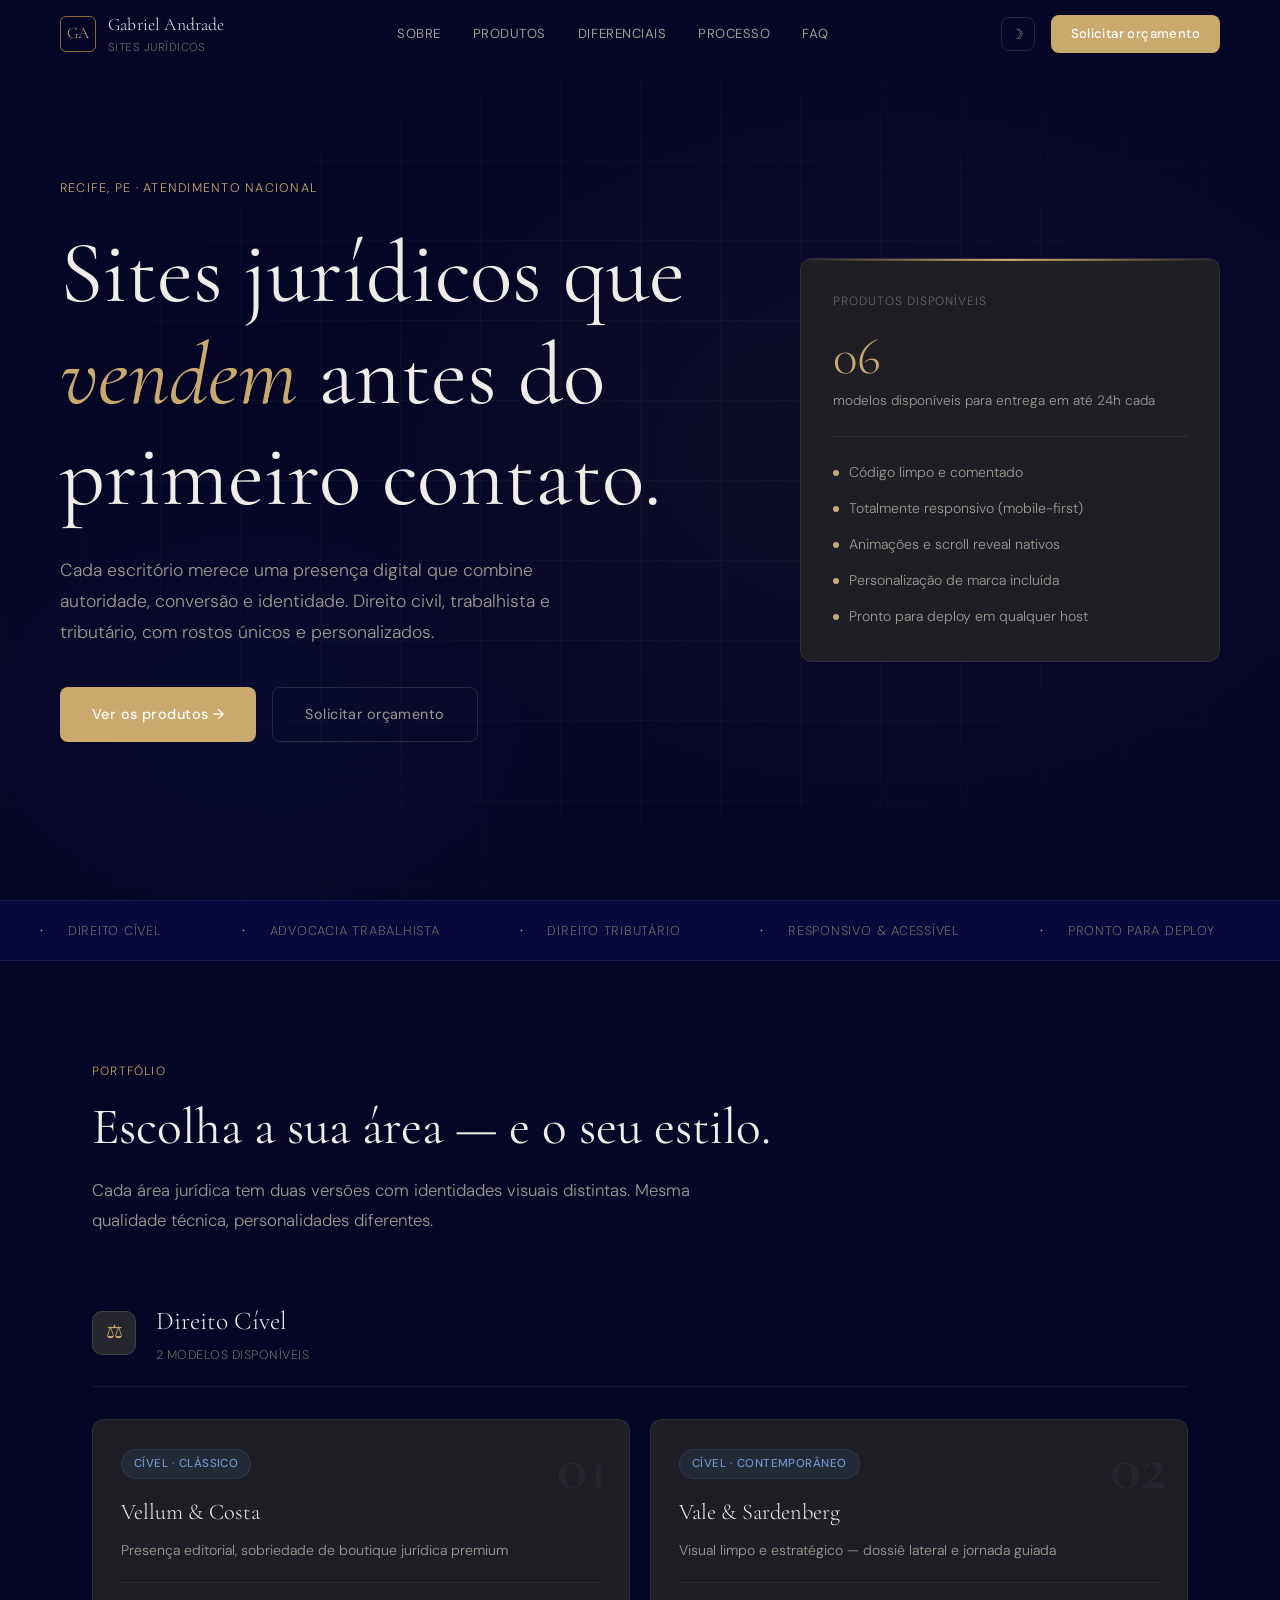
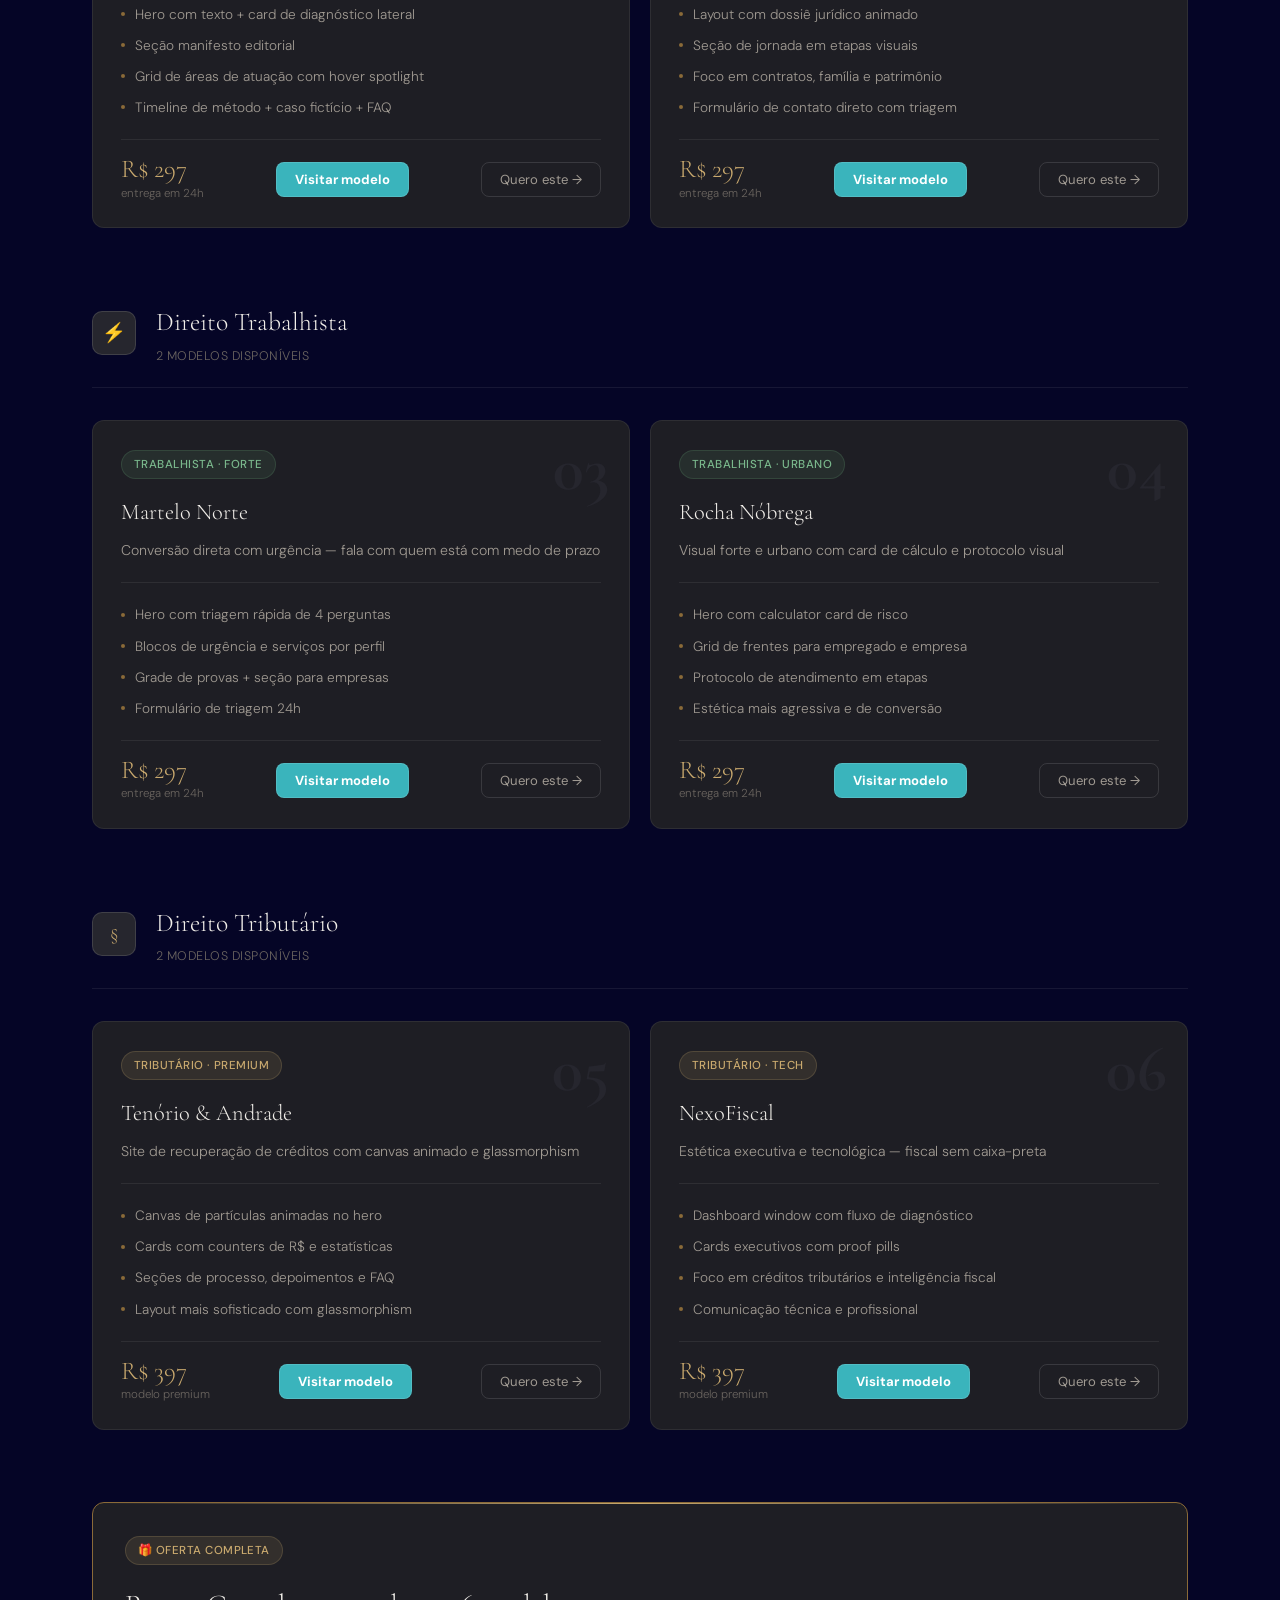
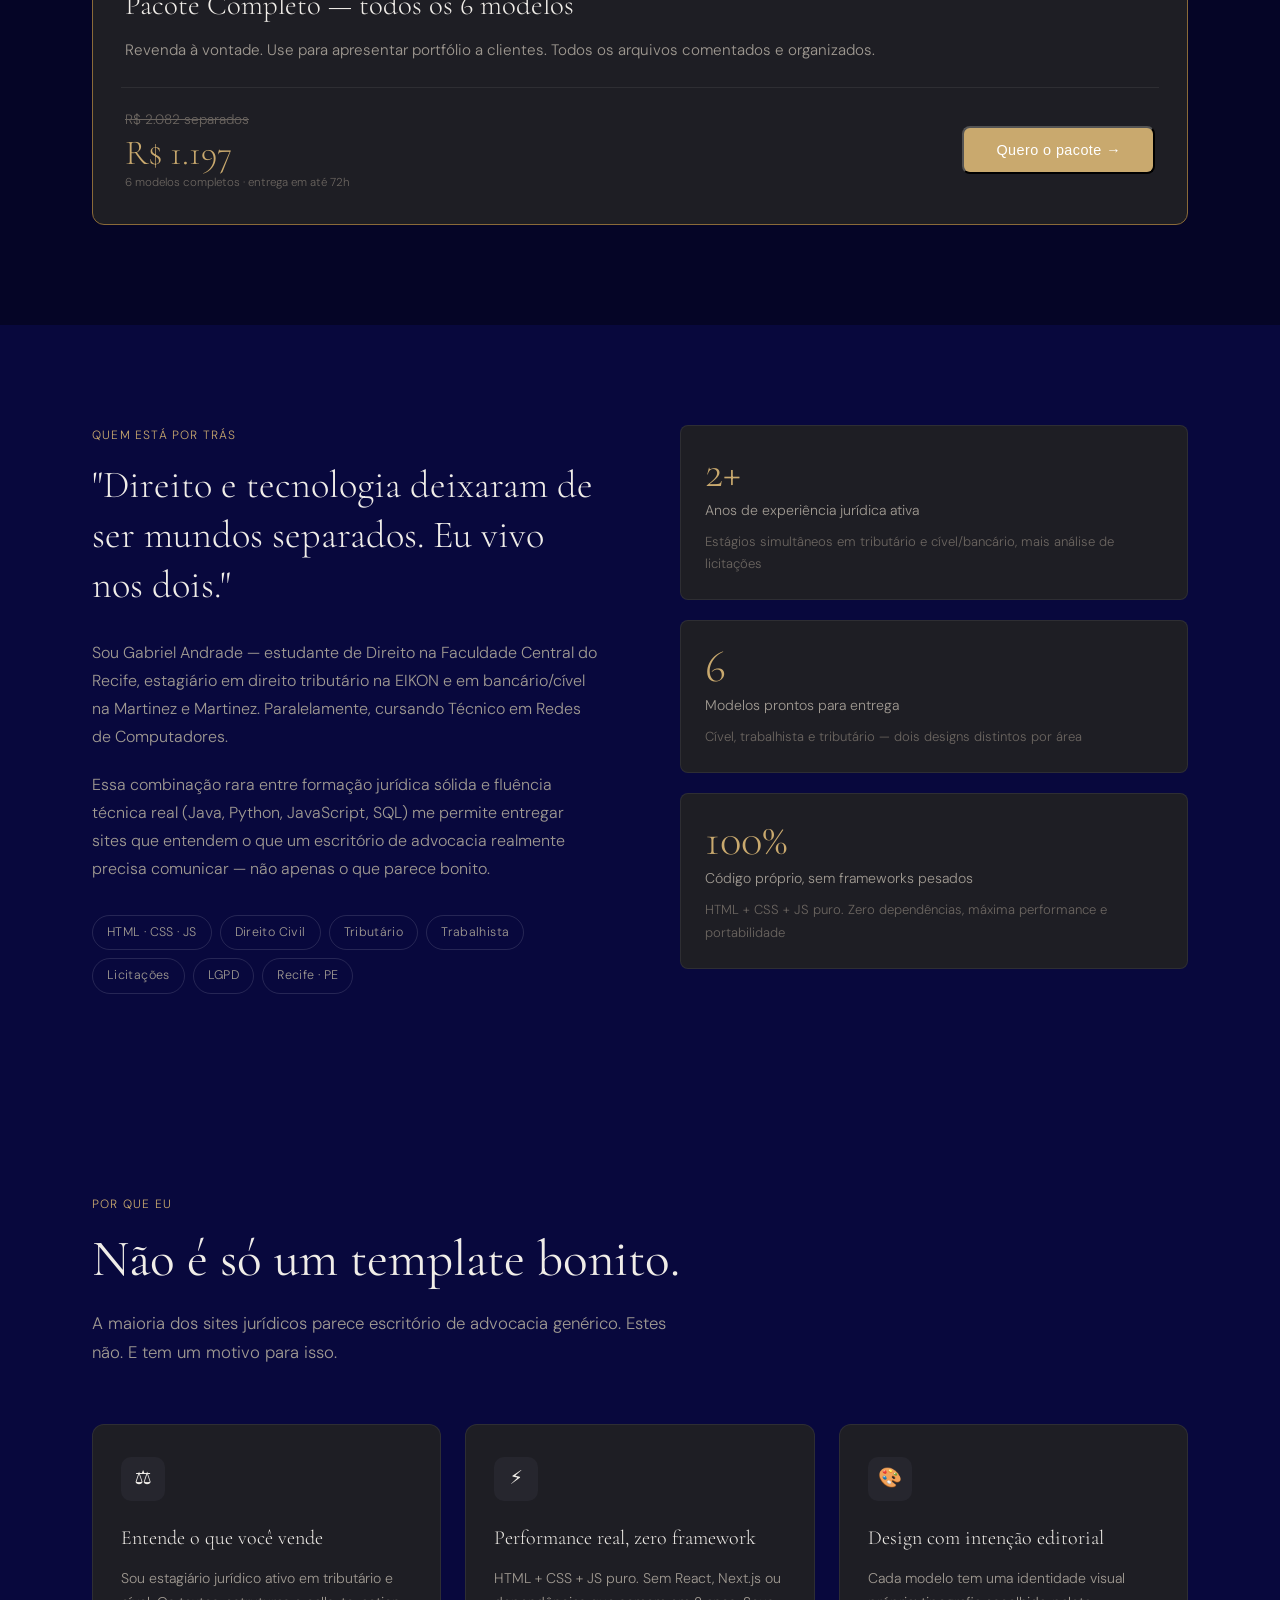
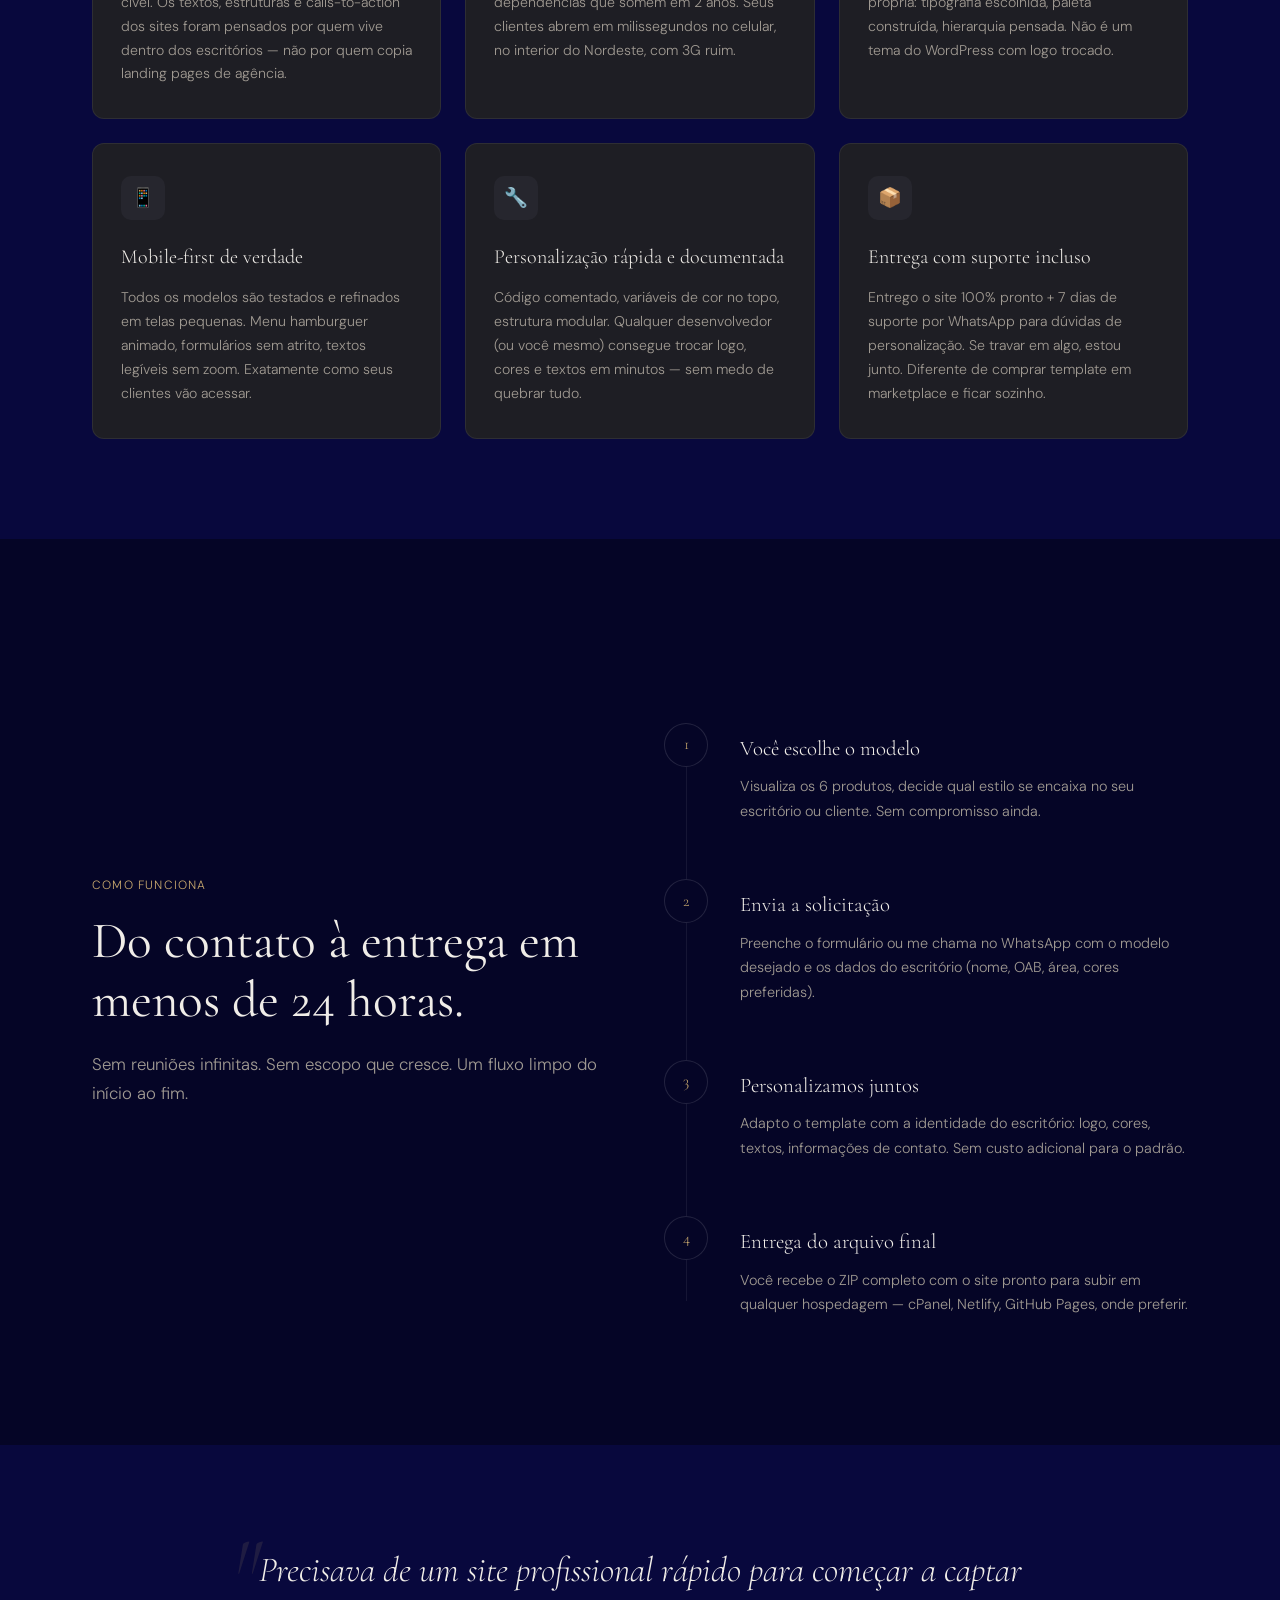
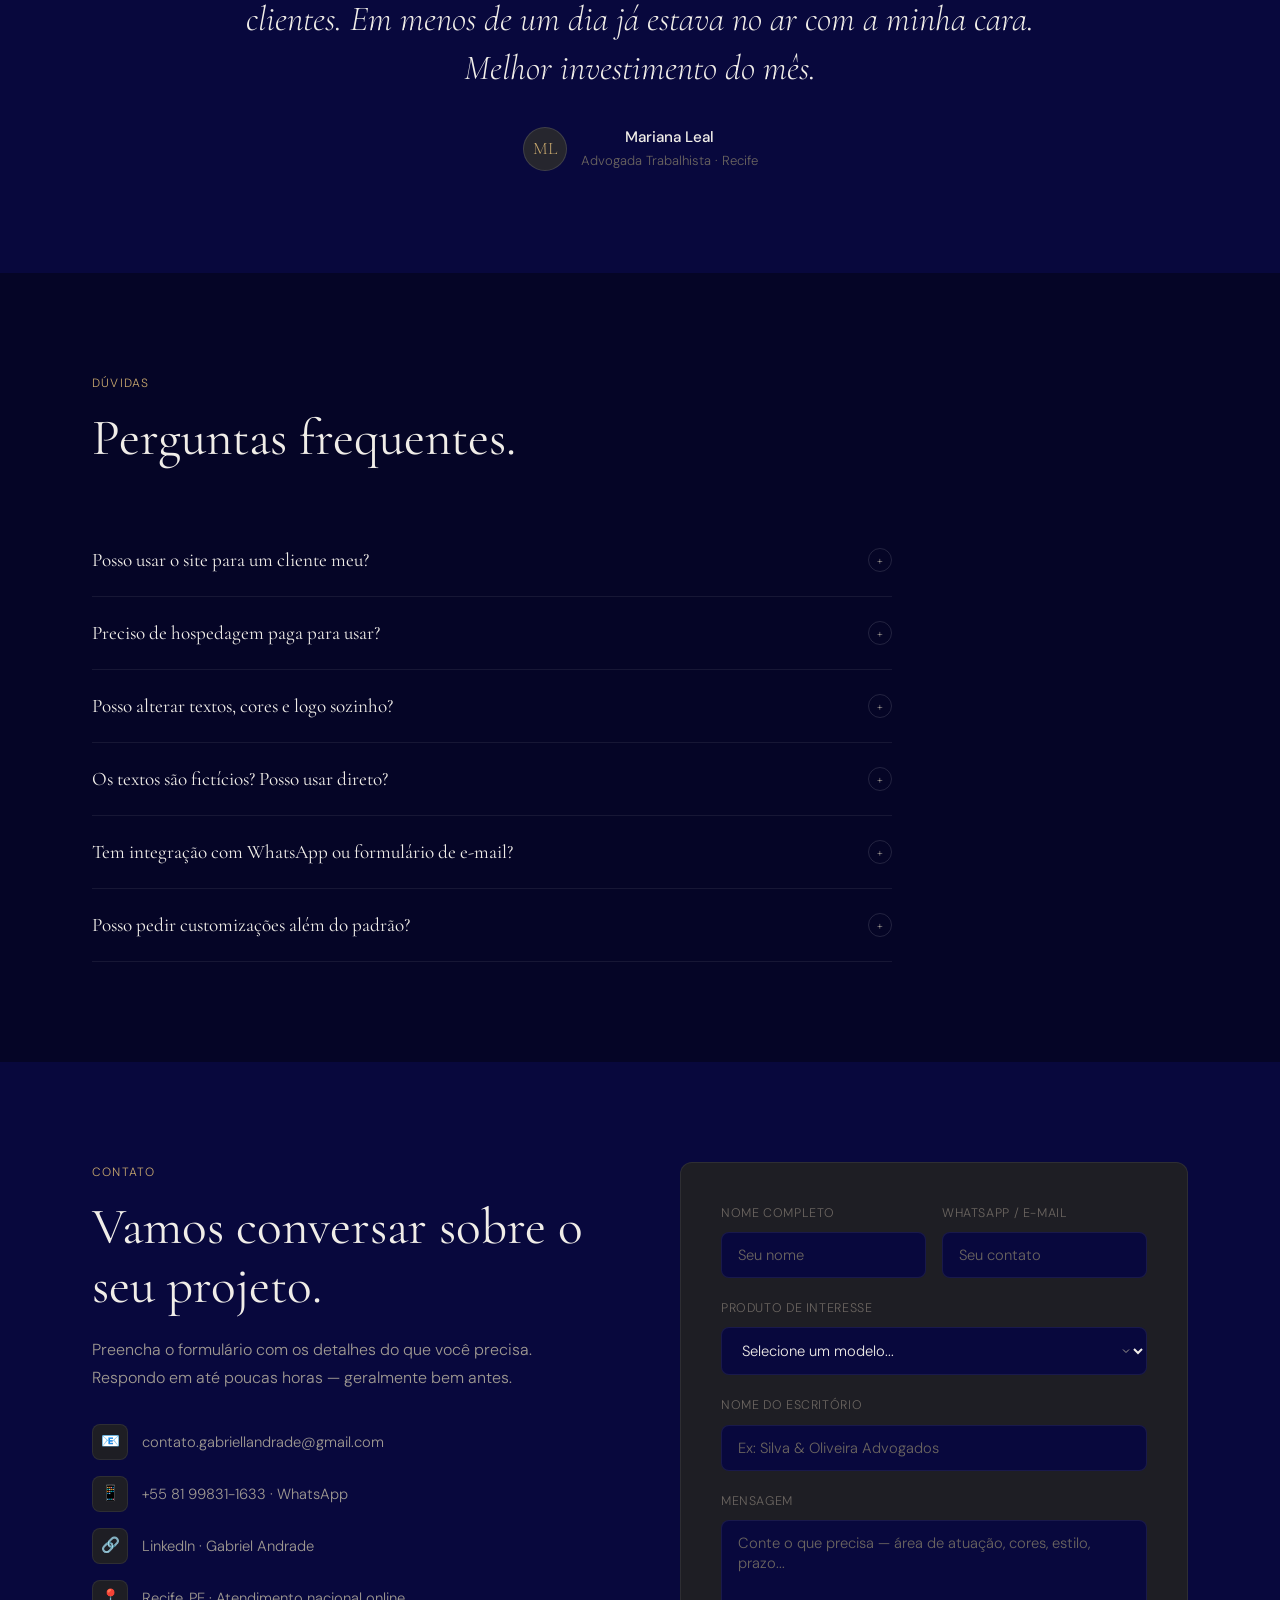
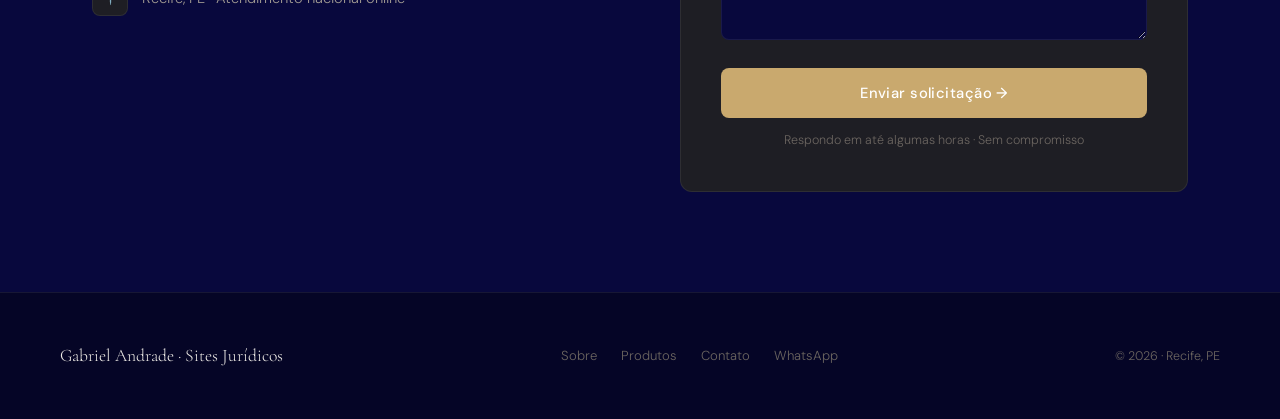
==== commit 88d0e215: "." ====
--- a/index.html
+++ b/index.html
@@ -58,7 +58,7 @@
     <div>
       <span class="hero-label">Recife, PE · Atendimento Nacional</span>
       <h1 class="hero-h1">Sites jurídicos que <em>vendem</em> antes do primeiro contato.</h1>
-      <p class="hero-lead">Cada escritório merece uma presença digital que combine autoridade, conversão e identidade. Direito civil, trabalhista e tributário — com templates prontos e personalizados.</p>
+      <p class="hero-lead">Cada escritório merece uma presença digital que combine autoridade, conversão e identidade. Direito civil, trabalhista e tributário, com rostos únicos e personalizados.</p>
       <div class="hero-actions">
         <a href="#produtos" class="btn-primary">Ver os produtos →</a>
         <a href="#contato" class="btn-ghost">Solicitar orçamento</a>
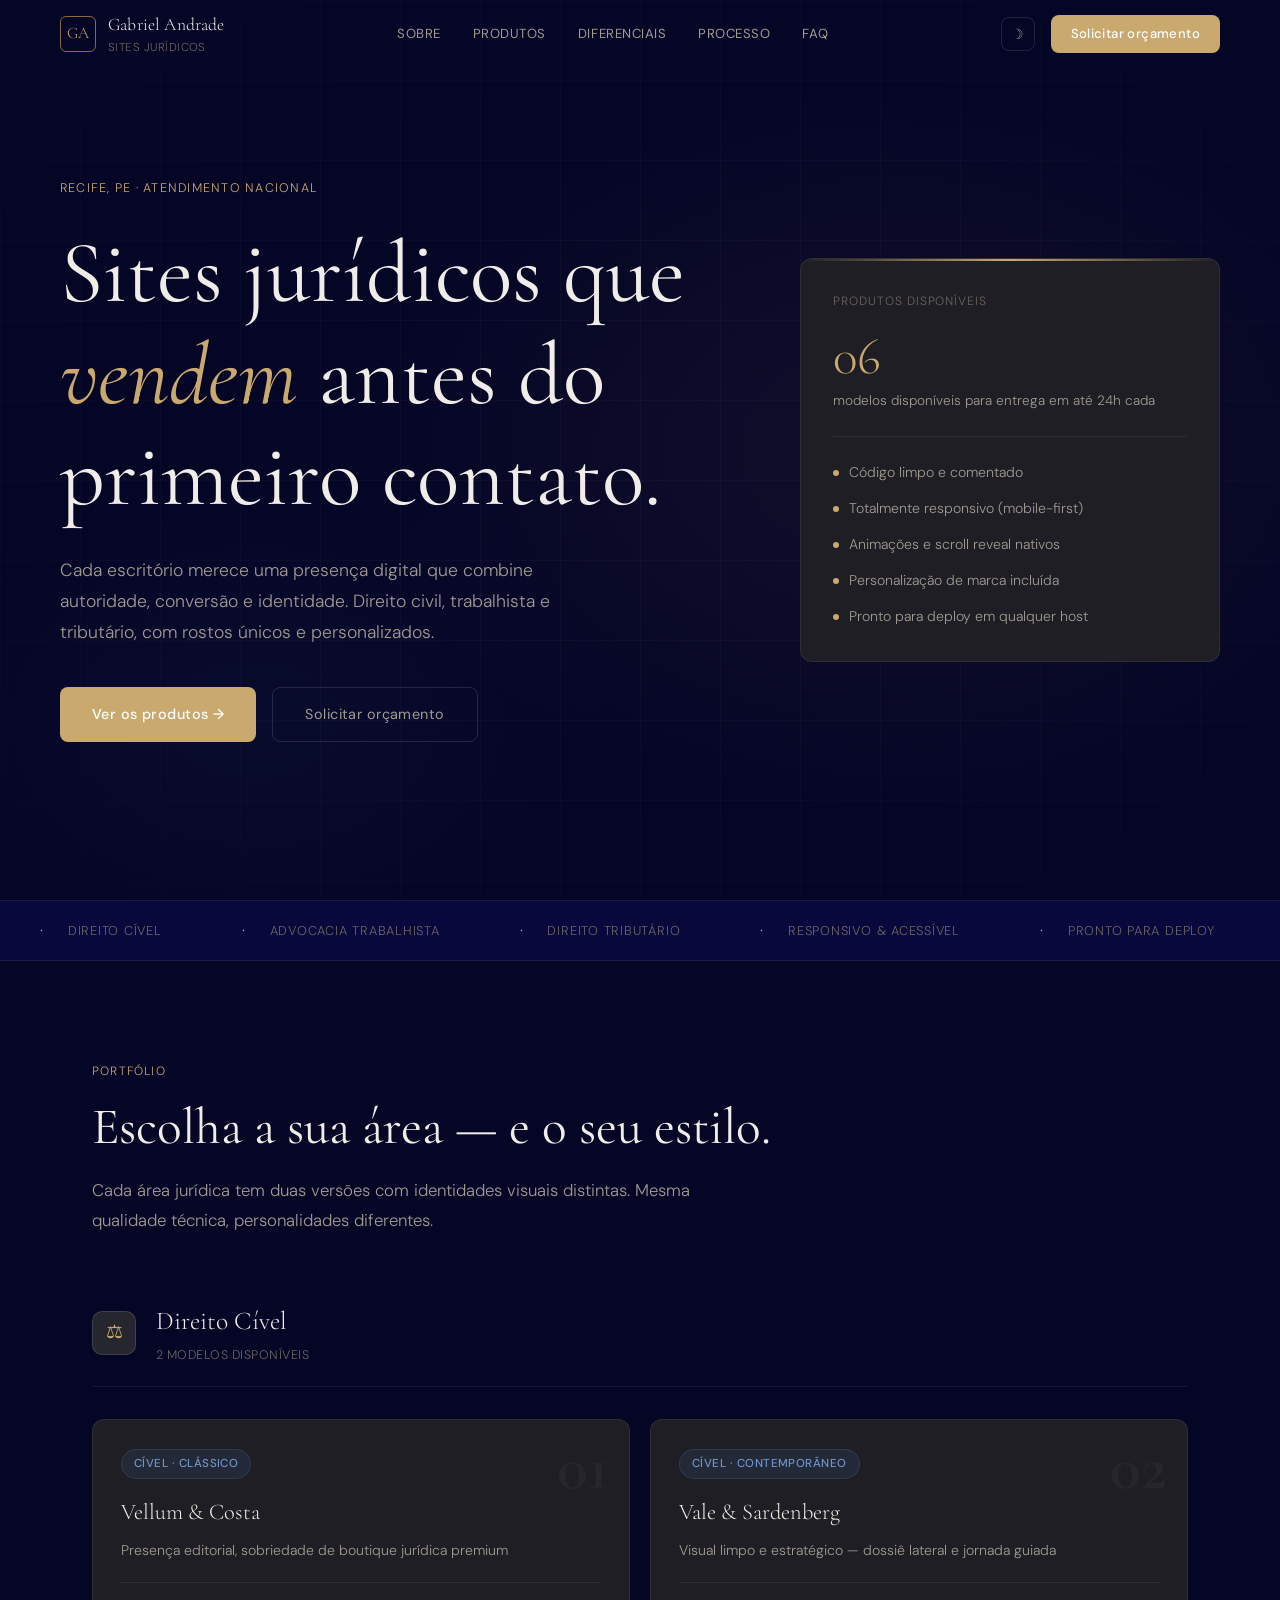
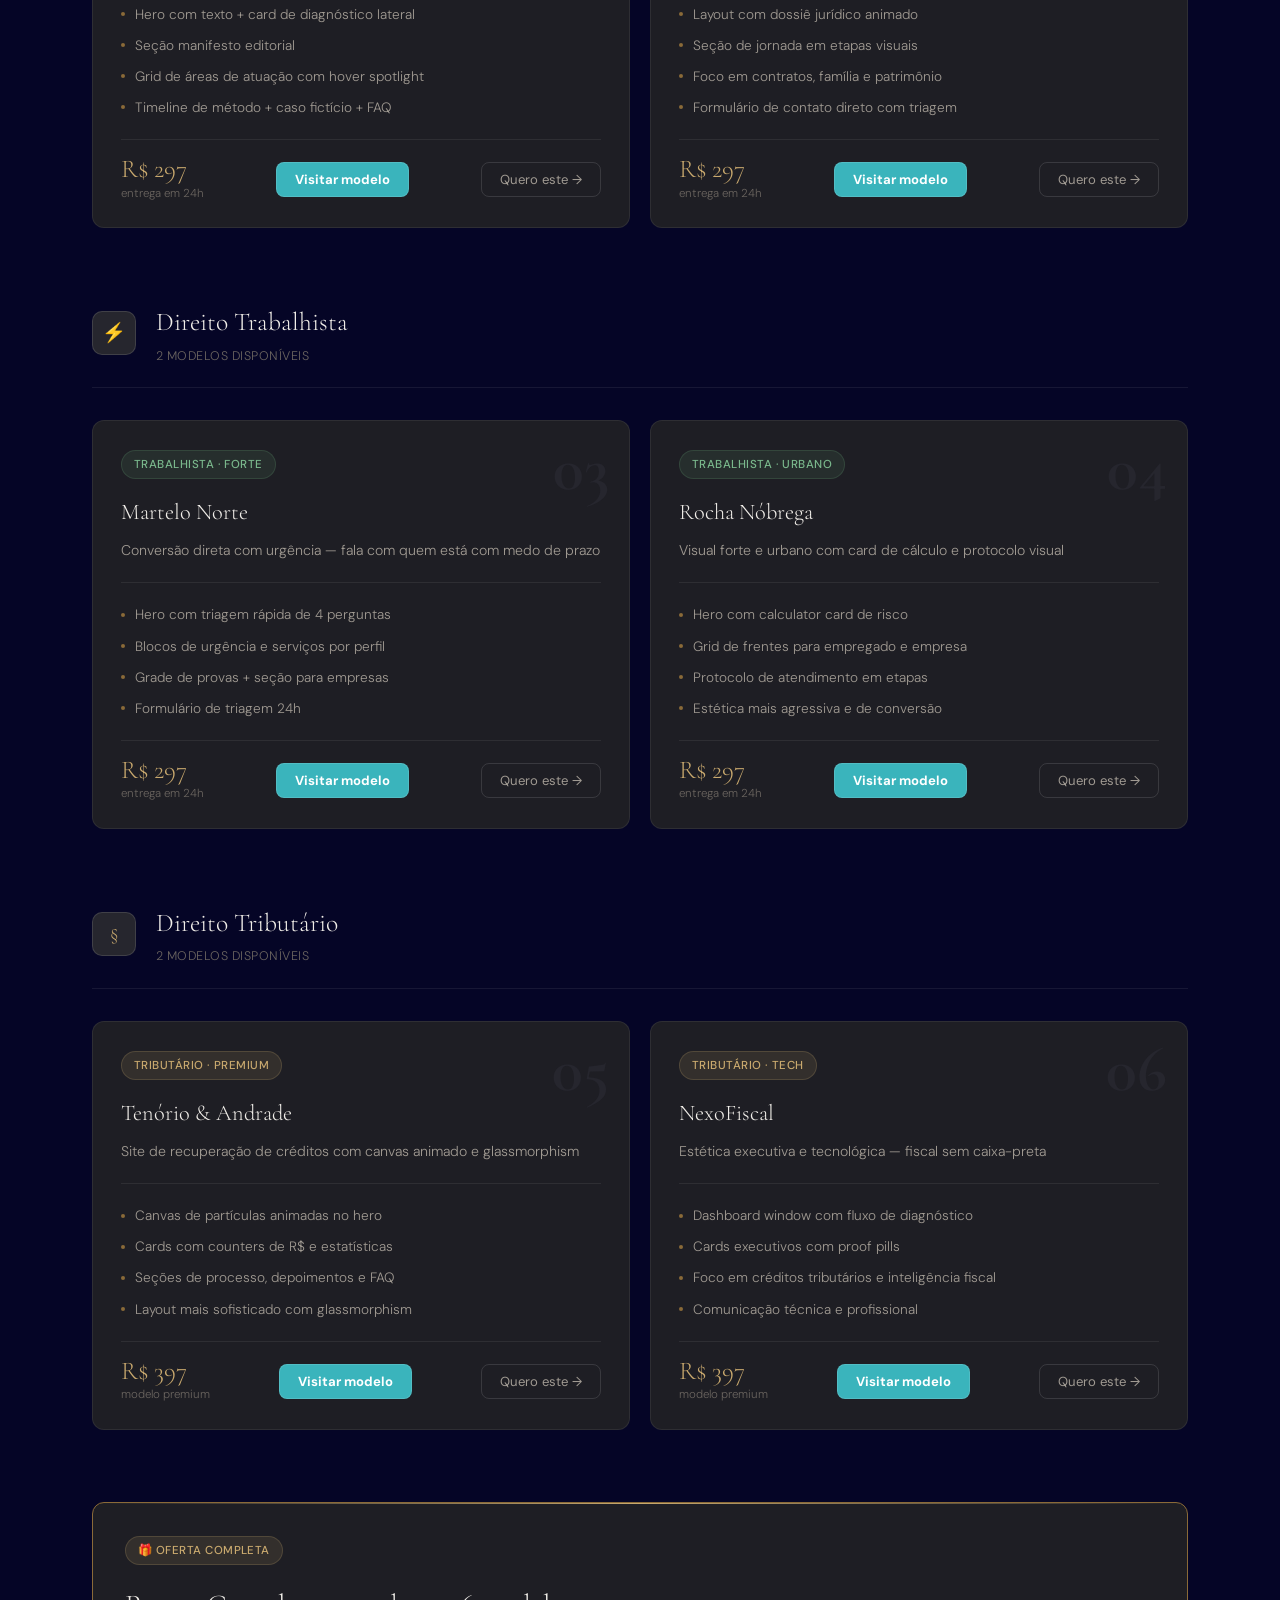
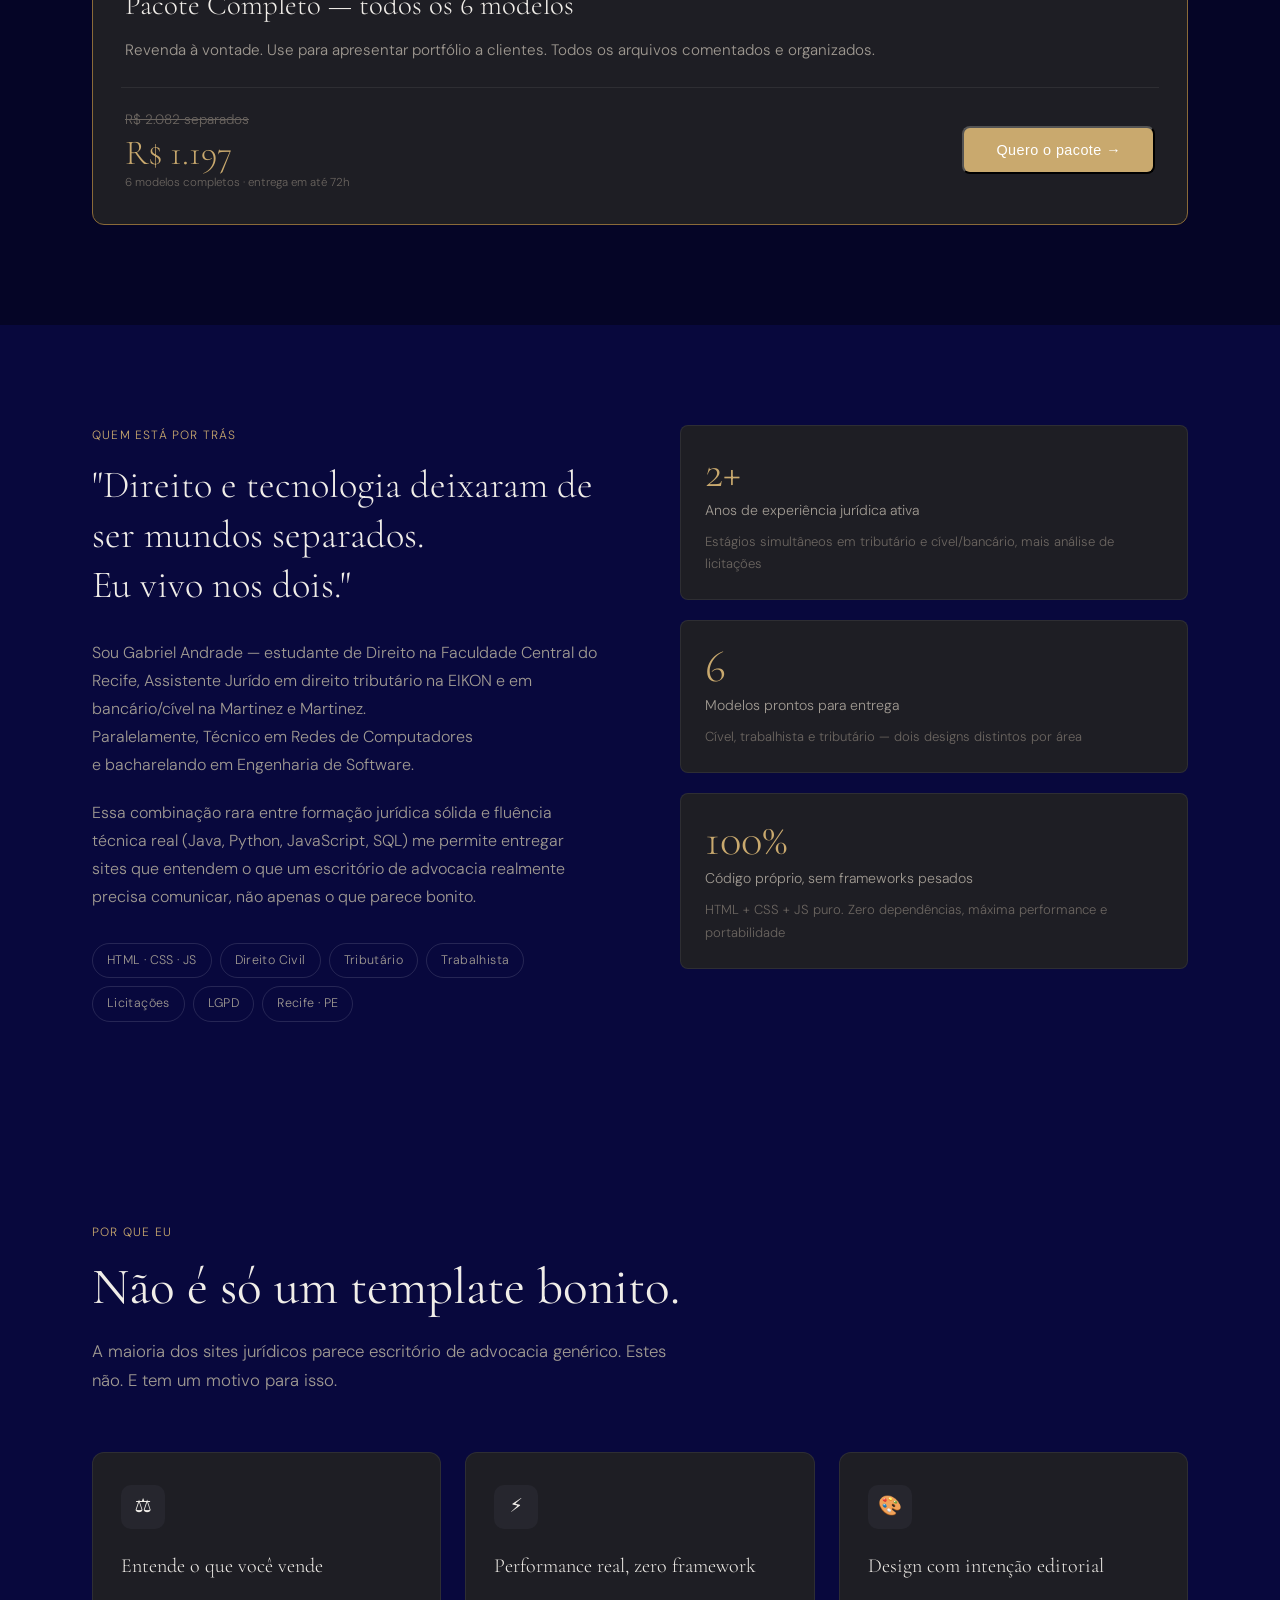
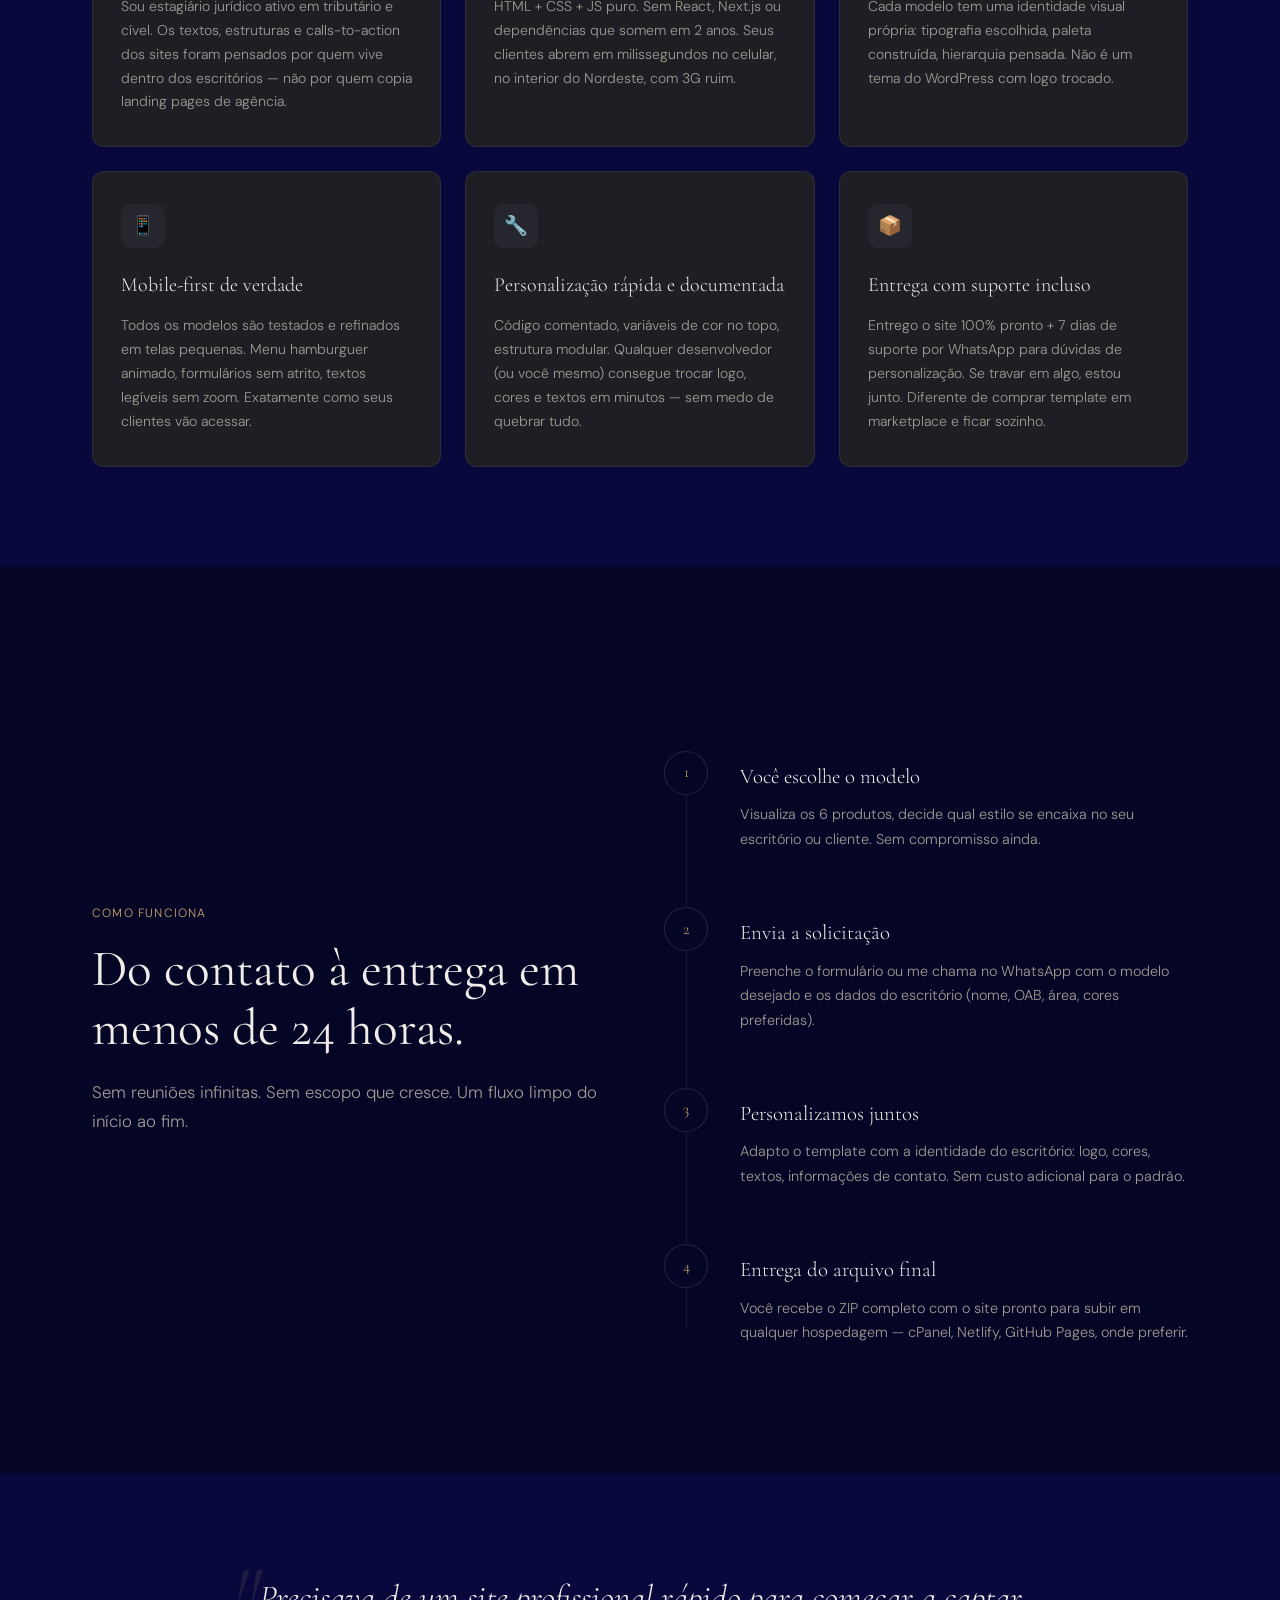
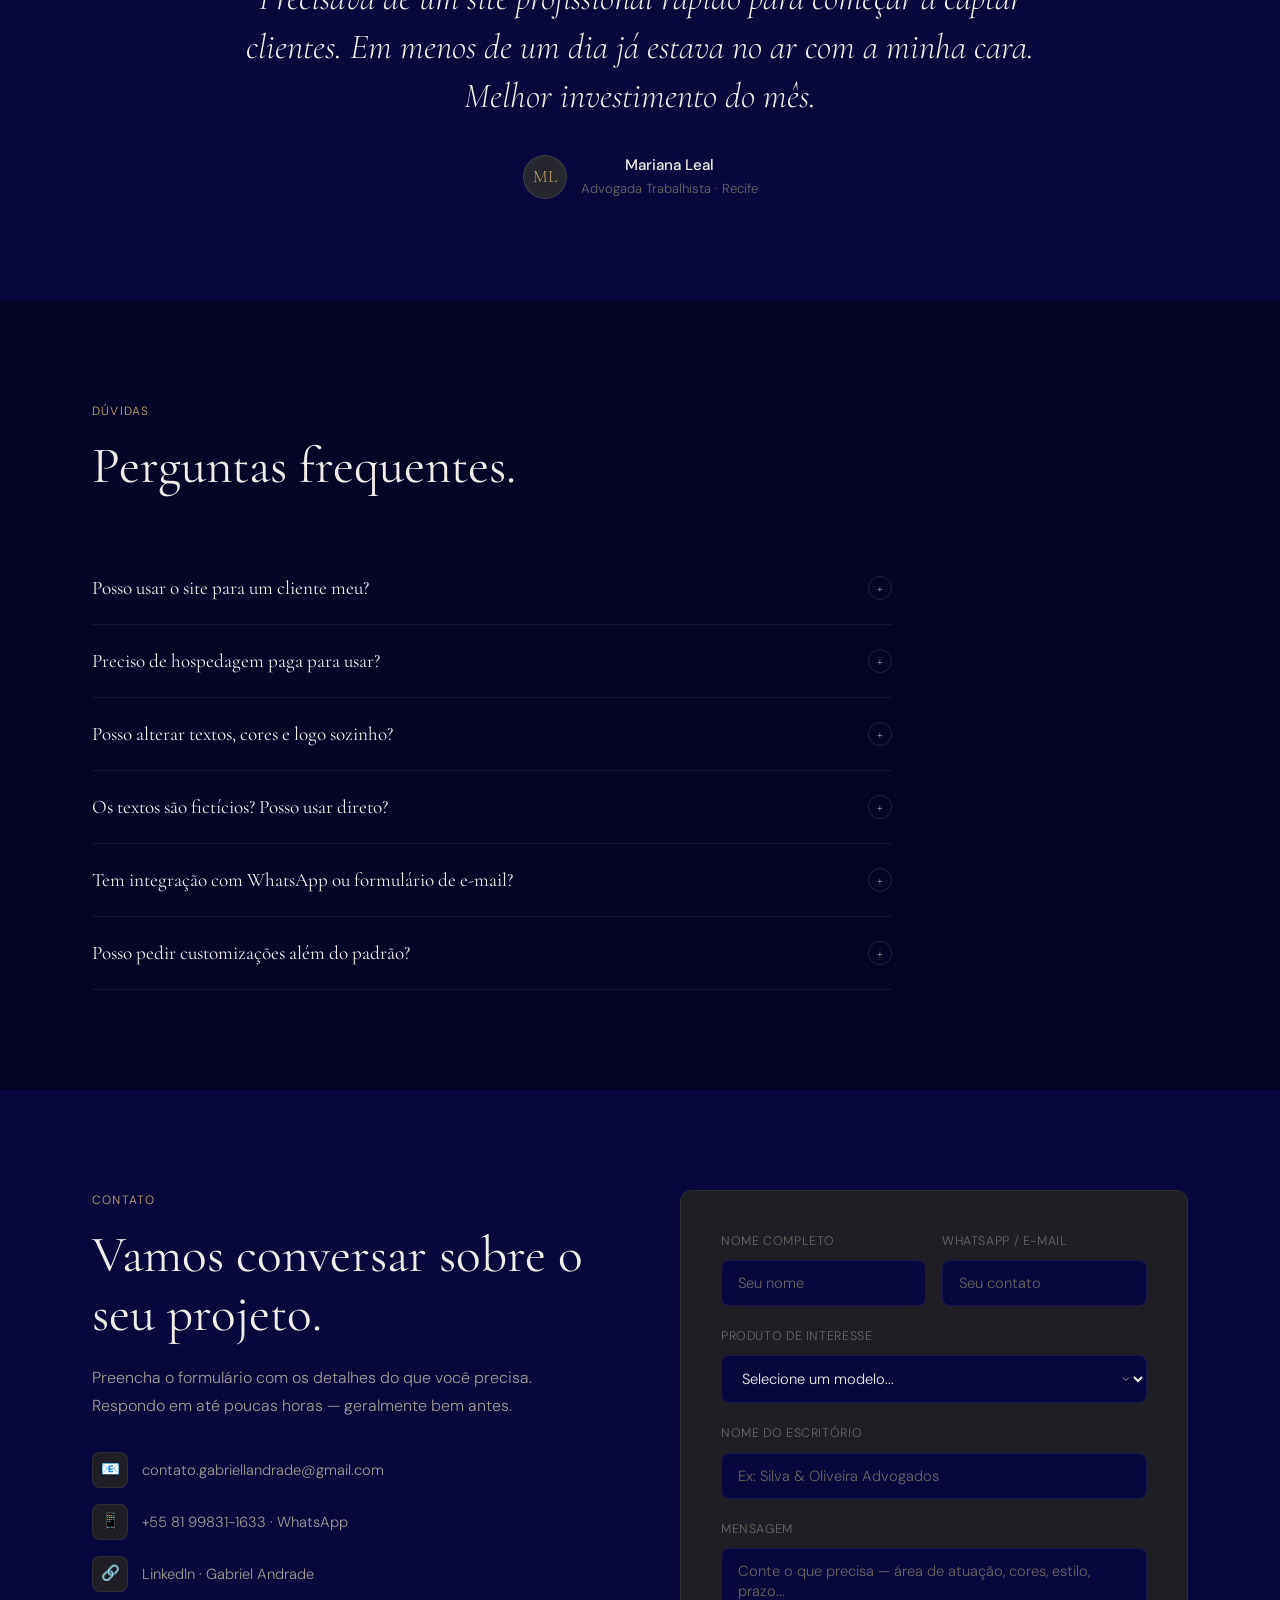
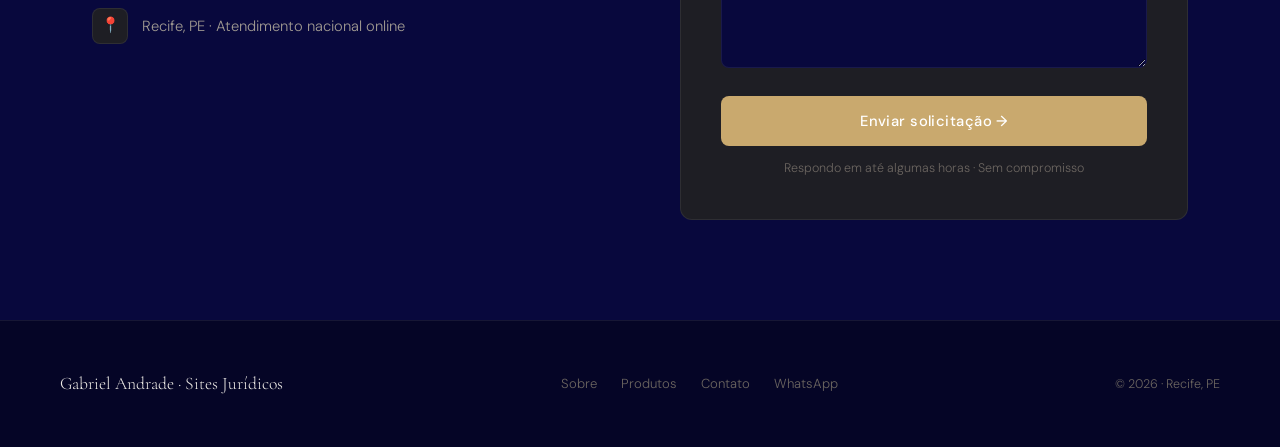
==== commit 272c04e7: "." ====
--- a/index.html
+++ b/index.html
@@ -260,7 +260,7 @@
                 <div class="product-price">R$ 397</div>
                 <div class="product-price-label">modelo premium</div>
               </div>
-              <a href="trubitario/index.html"><button class="btn-product" id="visit">Visitar modelo</button></a>
+              <a href="tributario/tributario.html"><button class="btn-product" id="visit">Visitar modelo</button></a>
               <button class="btn-product" onclick="openContact('Tributário · Tenório & Andrade (Modelo 05)')">Quero este →</button>
             </div>
           </div>
@@ -284,7 +284,7 @@
                 <div class="product-price">R$ 397</div>
                 <div class="product-price-label">modelo premium</div>
               </div>
-              <a href="trubitario2/index.html"><button class="btn-product" id="visit">Visitar modelo</button></a>
+              <a href="tributario2/index.html"><button class="btn-product" id="visit">Visitar modelo</button></a>
               <button class="btn-product" onclick="openContact('Tributário · NexoFiscal (Modelo 06)')">Quero este →</button>
             </div>
           </div>
@@ -320,9 +320,9 @@
     <div class="about-grid">
       <div class="about-left">
         <span class="section-label">Quem está por trás</span>
-        <div class="big-quote reveal">"Direito e tecnologia deixaram de ser mundos separados. Eu vivo nos dois."</div>
-        <p class="about-body reveal reveal-delay-1">Sou Gabriel Andrade — estudante de Direito na Faculdade Central do Recife, estagiário em direito tributário na EIKON e em bancário/cível na Martinez e Martinez. Paralelamente, cursando Técnico em Redes de Computadores.</p>
-        <p class="about-body reveal reveal-delay-2">Essa combinação rara entre formação jurídica sólida e fluência técnica real (Java, Python, JavaScript, SQL) me permite entregar sites que entendem o que um escritório de advocacia realmente precisa comunicar — não apenas o que parece bonito.</p>
+        <div class="big-quote reveal">"Direito e tecnologia deixaram de ser mundos separados. <br> Eu vivo nos dois."</div>
+        <p class="about-body reveal reveal-delay-1">Sou Gabriel Andrade — estudante de Direito na Faculdade Central do Recife, Assistente Jurído em direito tributário na EIKON e em bancário/cível na Martinez e Martinez. <br>Paralelamente,  Técnico em Redes de Computadores <br>e bacharelando em Engenharia de Software. </p>
+        <p class="about-body reveal reveal-delay-2">Essa combinação rara entre formação jurídica sólida e fluência técnica real (Java, Python, JavaScript, SQL) me permite entregar sites que entendem o que um escritório de advocacia realmente precisa comunicar, não apenas o que parece bonito.</p>
         <div class="about-tags reveal reveal-delay-3">
           <span class="tag">HTML · CSS · JS</span>
           <span class="tag">Direito Civil</span>
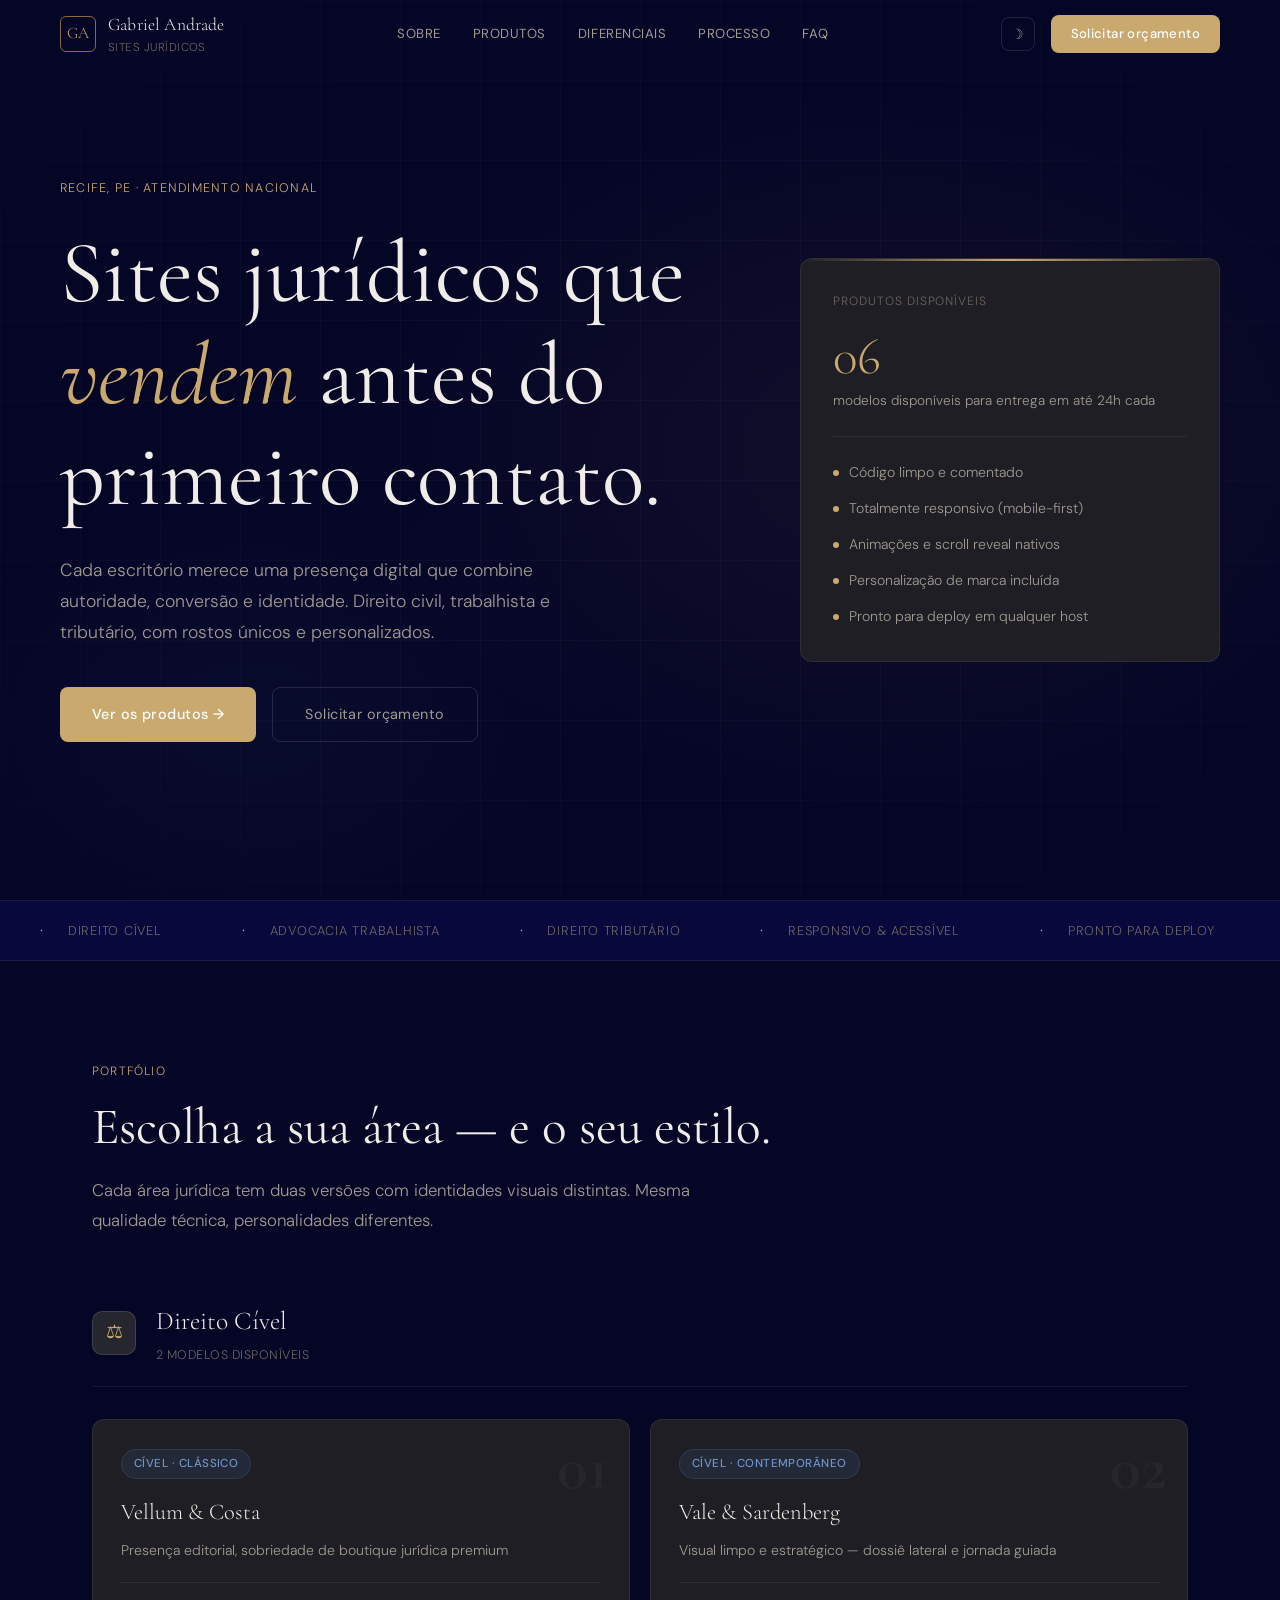
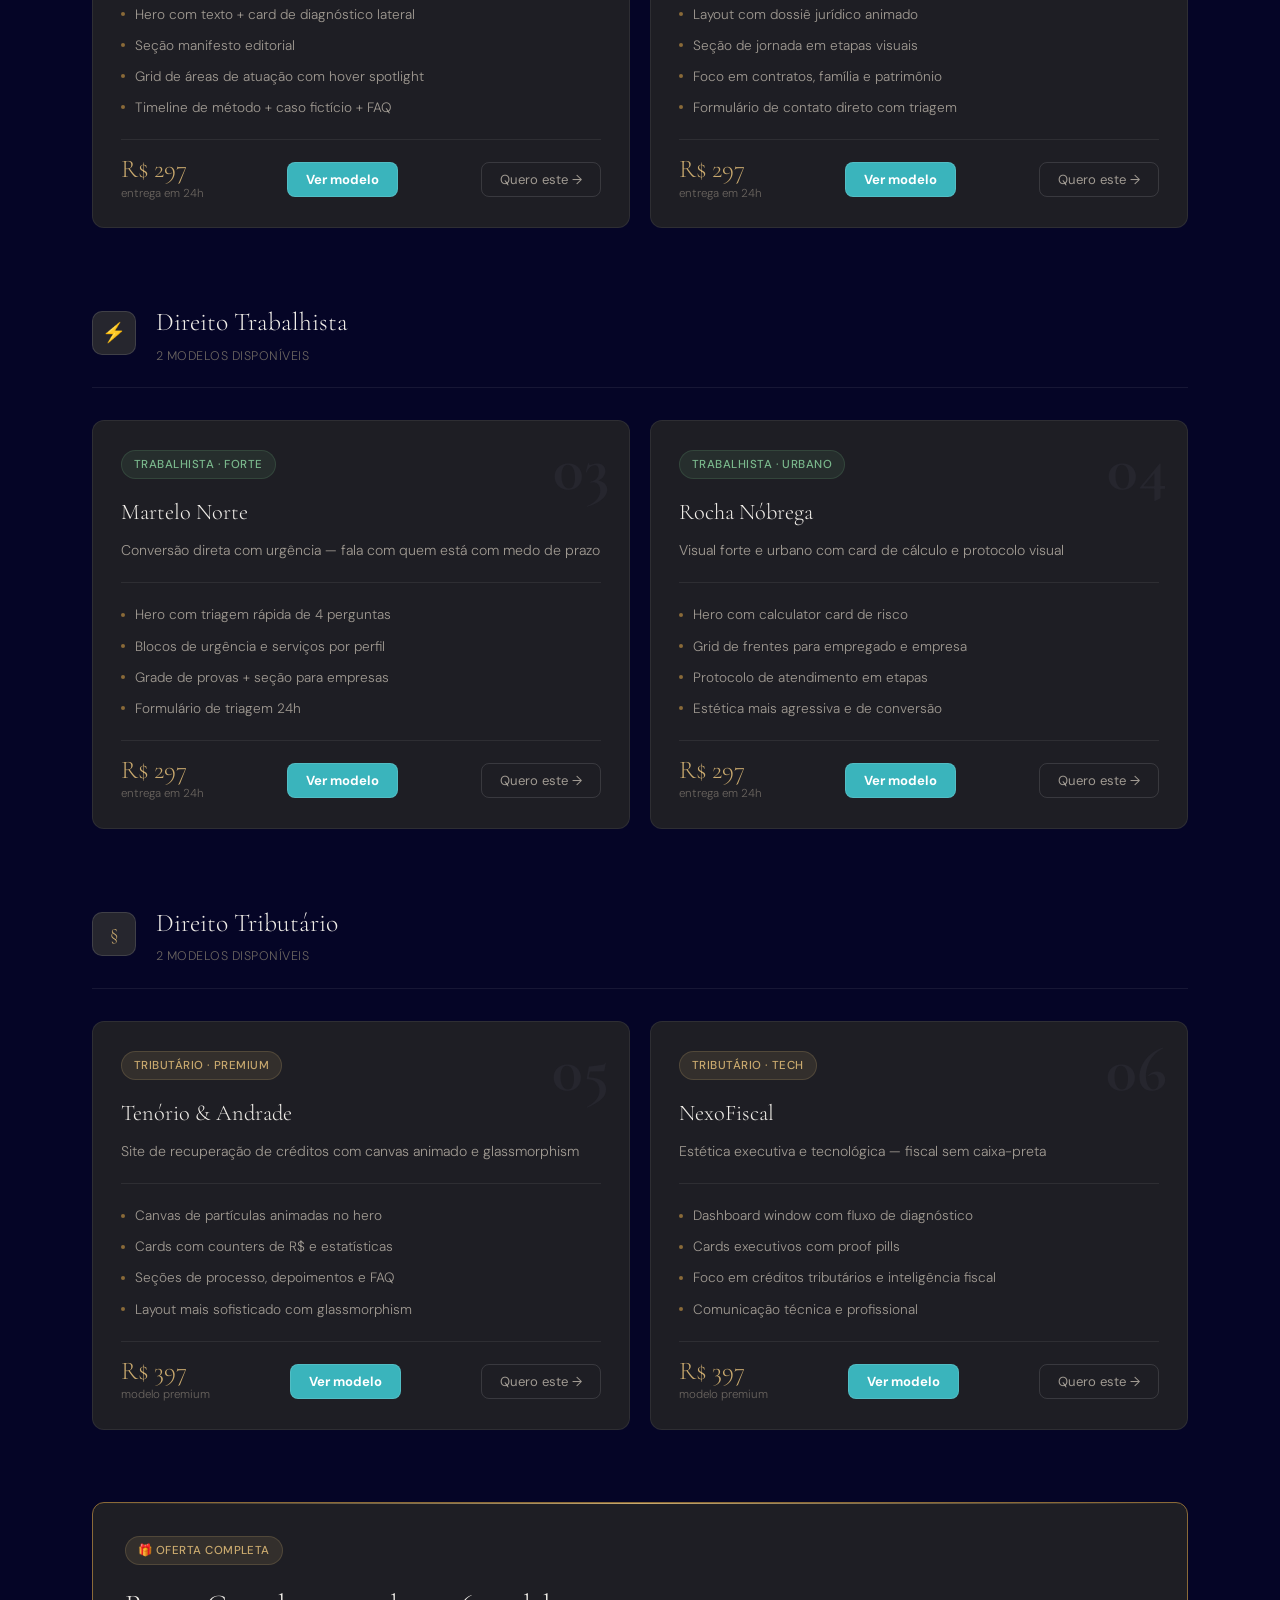
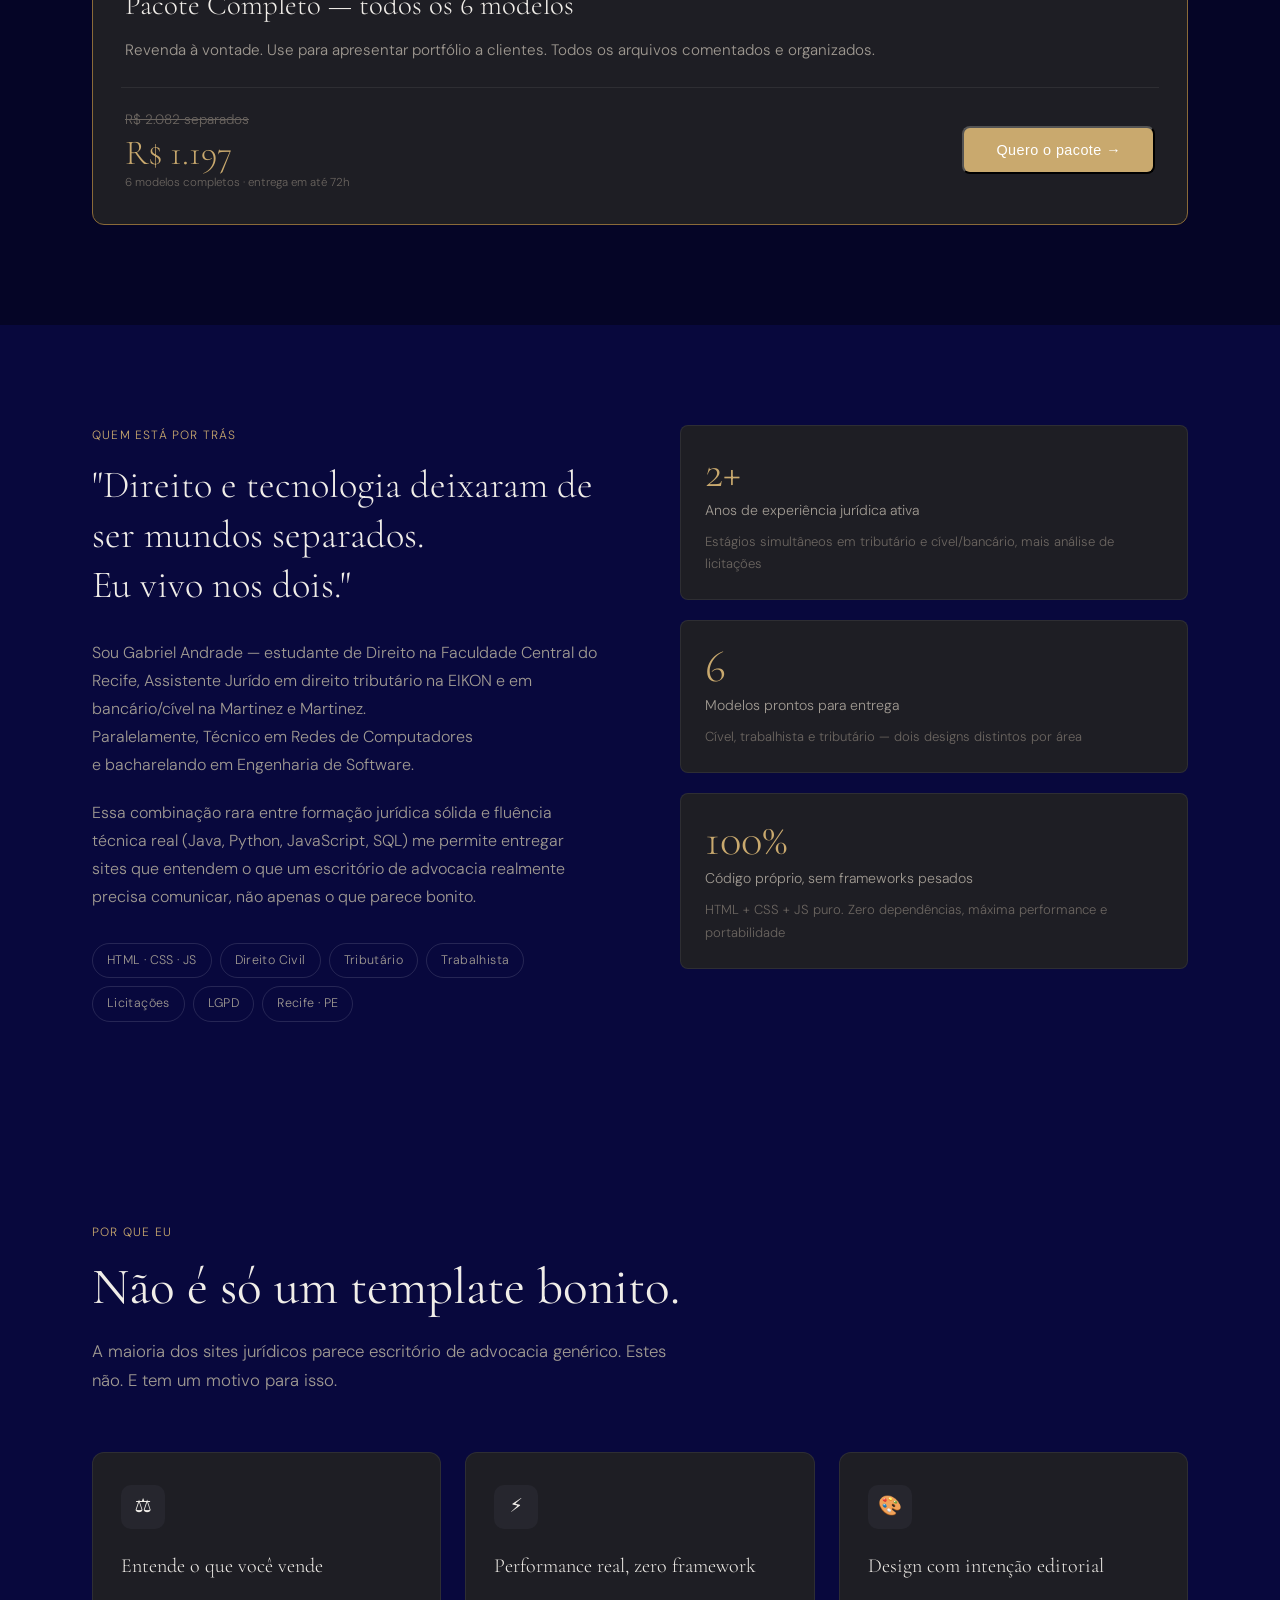
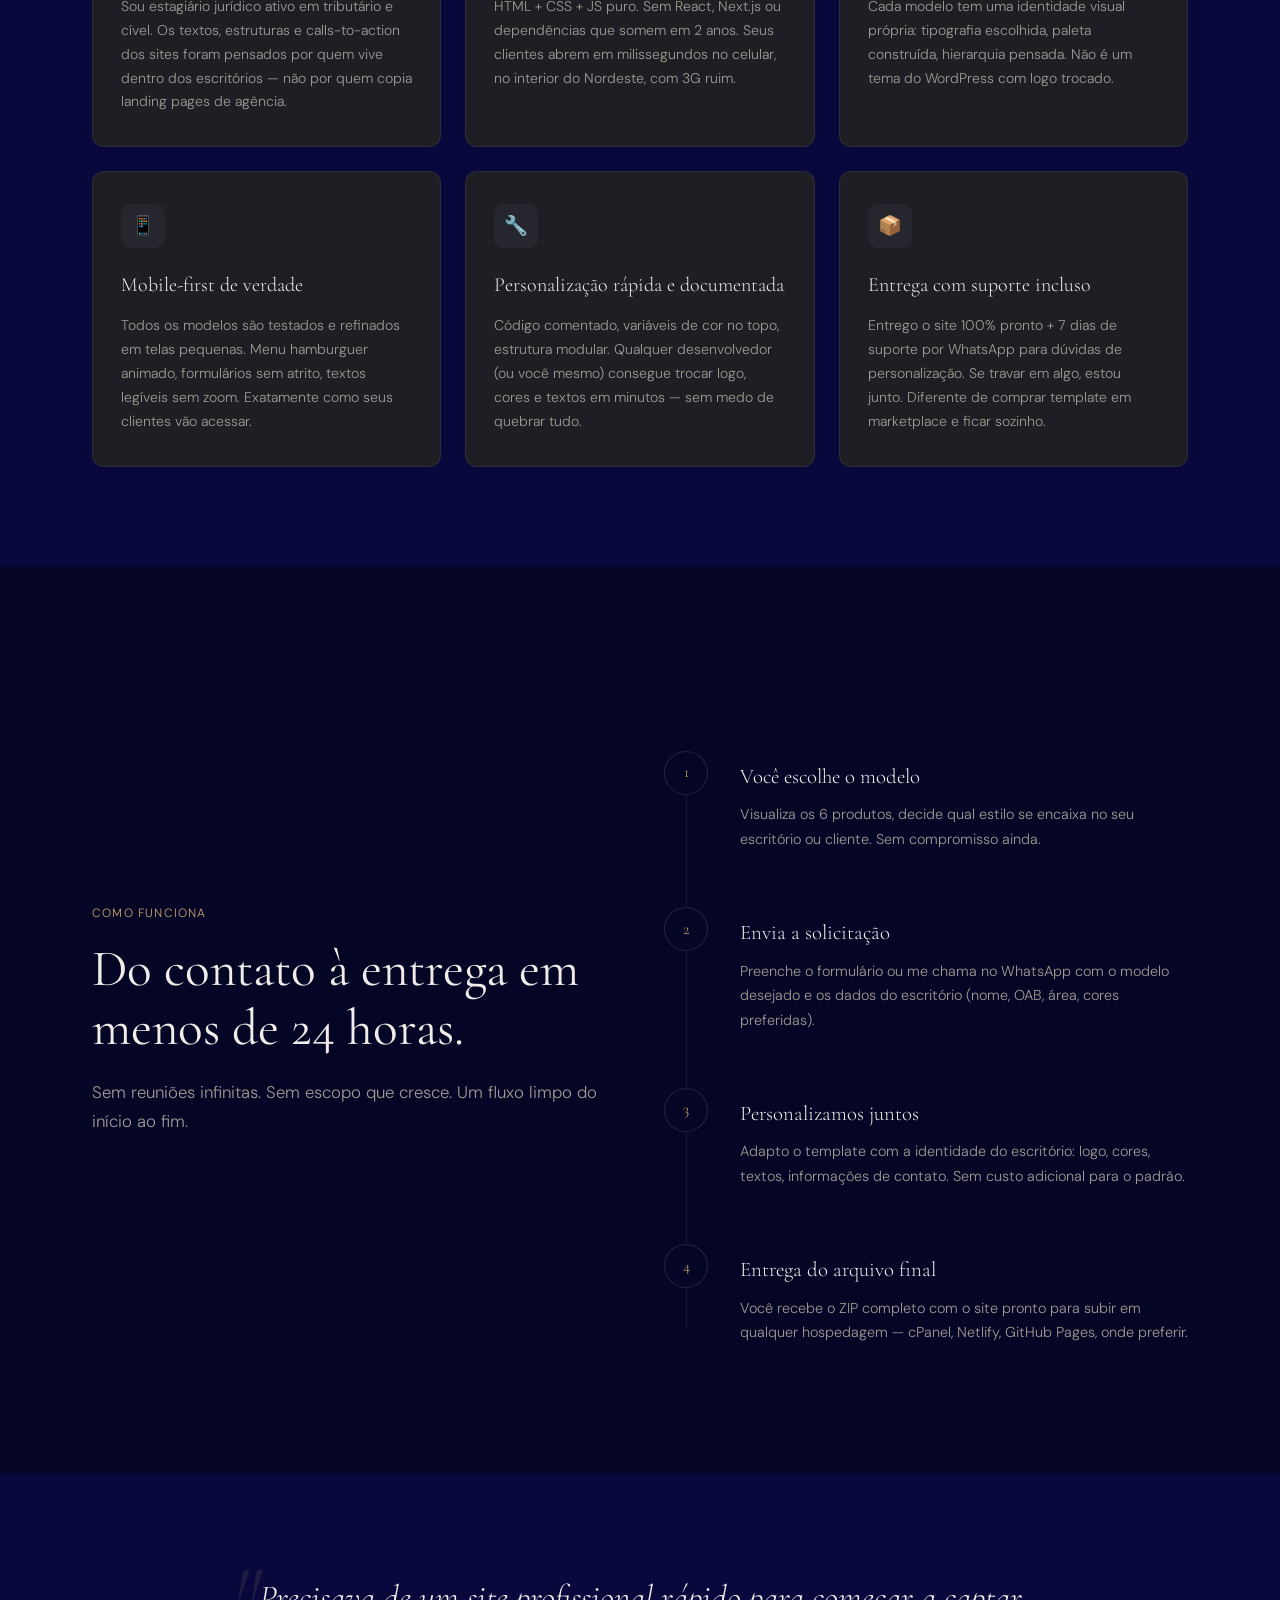
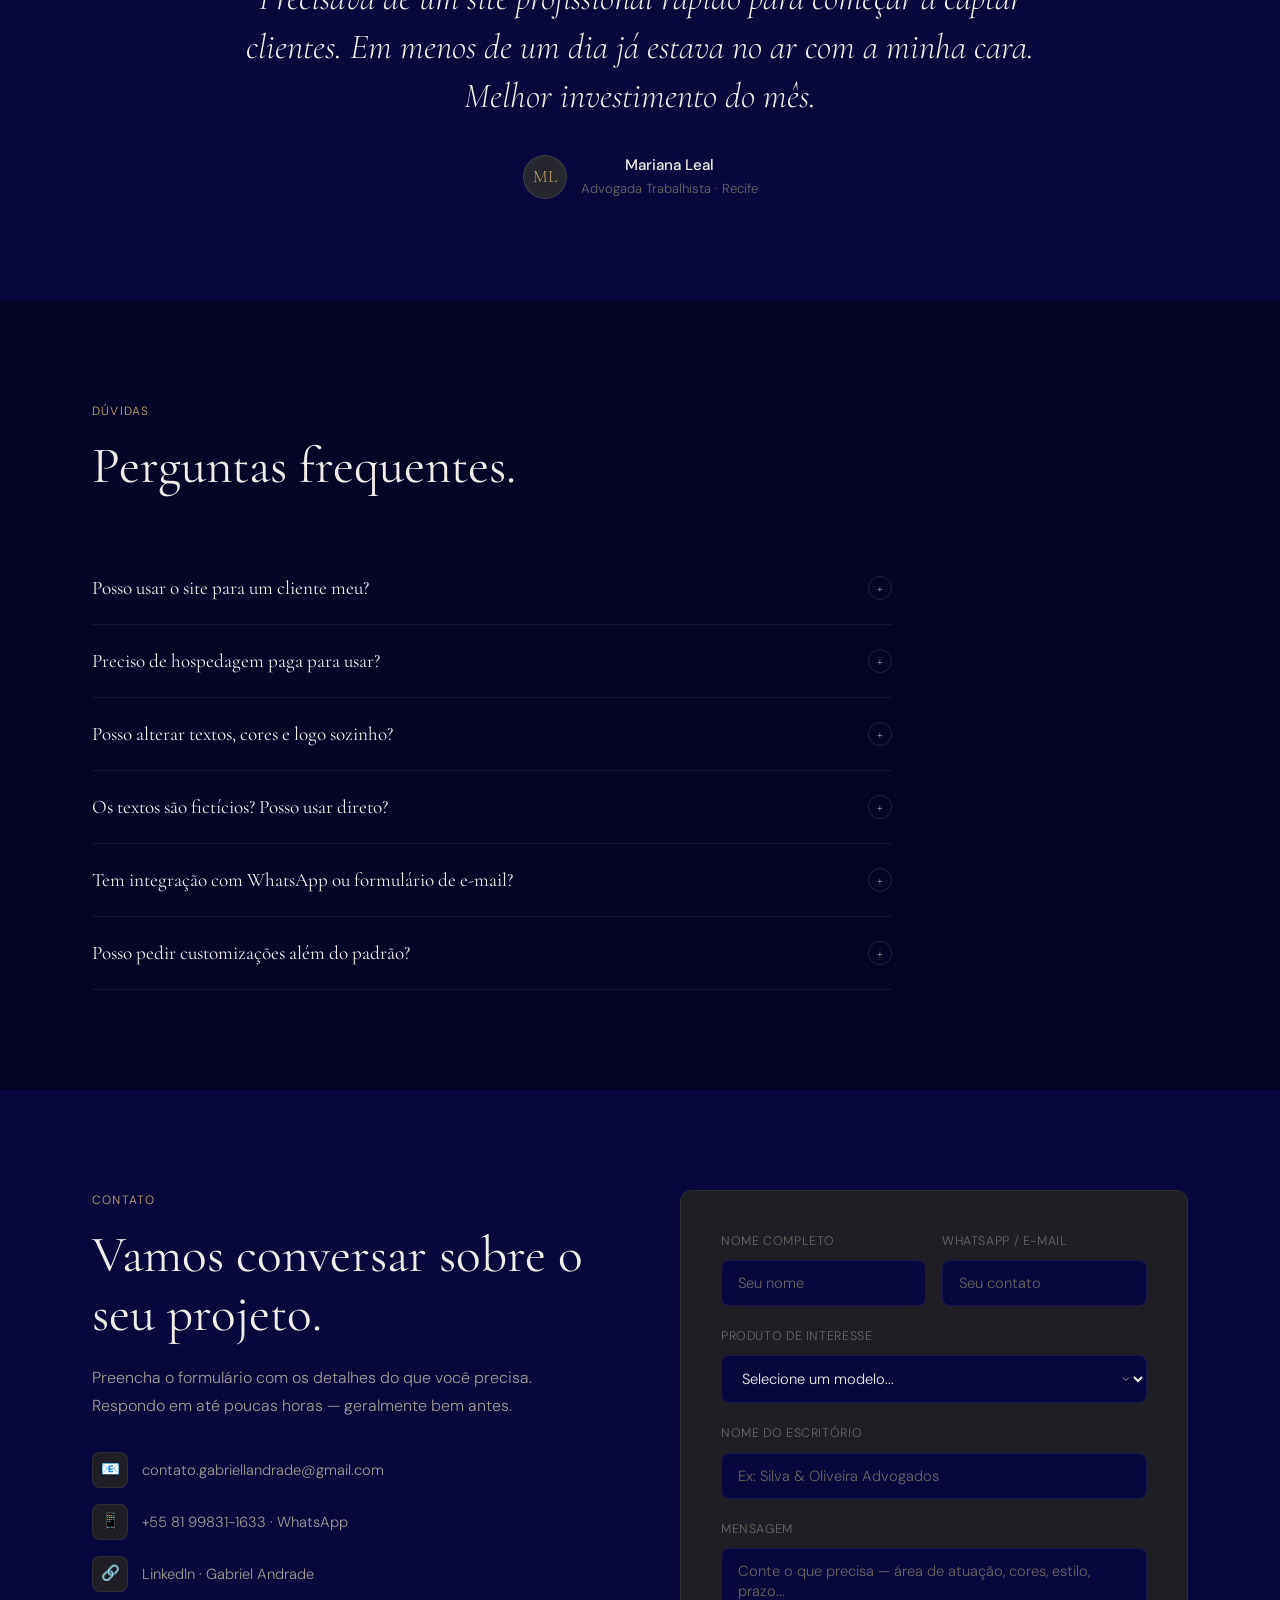
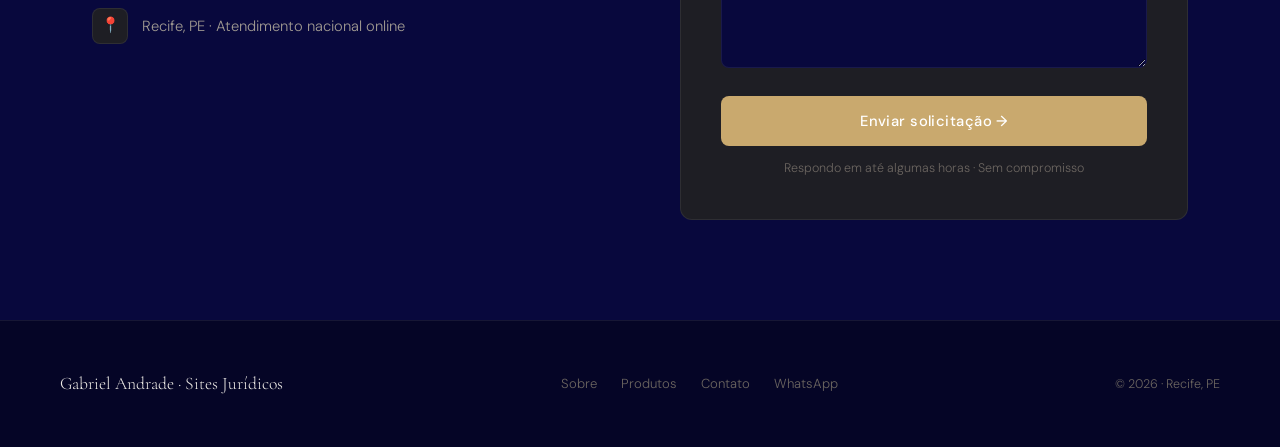
==== commit 9f4d298b: "Visitar > Ver" ====
--- a/index.html
+++ b/index.html
@@ -138,7 +138,7 @@
                 <div class="product-price">R$ 297</div>
                 <div class="product-price-label">entrega em 24h</div>
               </div>
-              <a href="civel/index.html"><button class="btn-product" id="visit">Visitar modelo</button></a>
+              <a href="civel/index.html"><button class="btn-product" id="visit">Ver modelo</button></a>
               <button class="btn-product" onclick="openContact('Cível · Vellum & Costa (Modelo 01)')">Quero este →</button>
             </div>
           </div>
@@ -162,7 +162,7 @@
                 <div class="product-price">R$ 297</div>
                 <div class="product-price-label">entrega em 24h</div>
               </div>
-              <a href="civel2/index.html"><button class="btn-product" id="visit">Visitar modelo</button></a>
+              <a href="civel2/index.html"><button class="btn-product" id="visit">Ver modelo</button></a>
               <button class="btn-product" onclick="openContact('Cível · Vale & Sardenberg (Modelo 02)')">Quero este →</button>
             </div>
           </div>
@@ -199,7 +199,7 @@
                 <div class="product-price">R$ 297</div>
                 <div class="product-price-label">entrega em 24h</div>
               </div>
-              <a href="trabalhista/index.html"><button class="btn-product" id="visit">Visitar modelo</button></a>
+              <a href="trabalhista/index.html"><button class="btn-product" id="visit">Ver modelo</button></a>
               <button class="btn-product" onclick="openContact('Trabalhista · Martelo Norte (Modelo 03)')">Quero este →</button>
             </div>
           </div>
@@ -223,7 +223,7 @@
                 <div class="product-price">R$ 297</div>
                 <div class="product-price-label">entrega em 24h</div>
               </div>
-              <a href="trabalhista2/"><button class="btn-product" id="visit">Visitar modelo</button></a>
+              <a href="trabalhista2/"><button class="btn-product" id="visit">Ver modelo</button></a>
               <button class="btn-product" onclick="openContact('Trabalhista · Rocha Nóbrega (Modelo 04)')">Quero este →</button>
             </div>
           </div>
@@ -260,7 +260,7 @@
                 <div class="product-price">R$ 397</div>
                 <div class="product-price-label">modelo premium</div>
               </div>
-              <a href="tributario/tributario.html"><button class="btn-product" id="visit">Visitar modelo</button></a>
+              <a href="tributario/tributario.html"><button class="btn-product" id="visit">Ver modelo</button></a>
               <button class="btn-product" onclick="openContact('Tributário · Tenório & Andrade (Modelo 05)')">Quero este →</button>
             </div>
           </div>
@@ -284,7 +284,7 @@
                 <div class="product-price">R$ 397</div>
                 <div class="product-price-label">modelo premium</div>
               </div>
-              <a href="tributario2/index.html"><button class="btn-product" id="visit">Visitar modelo</button></a>
+              <a href="tributario2/index.html"><button class="btn-product" id="visit">Ver modelo</button></a>
               <button class="btn-product" onclick="openContact('Tributário · NexoFiscal (Modelo 06)')">Quero este →</button>
             </div>
           </div>
